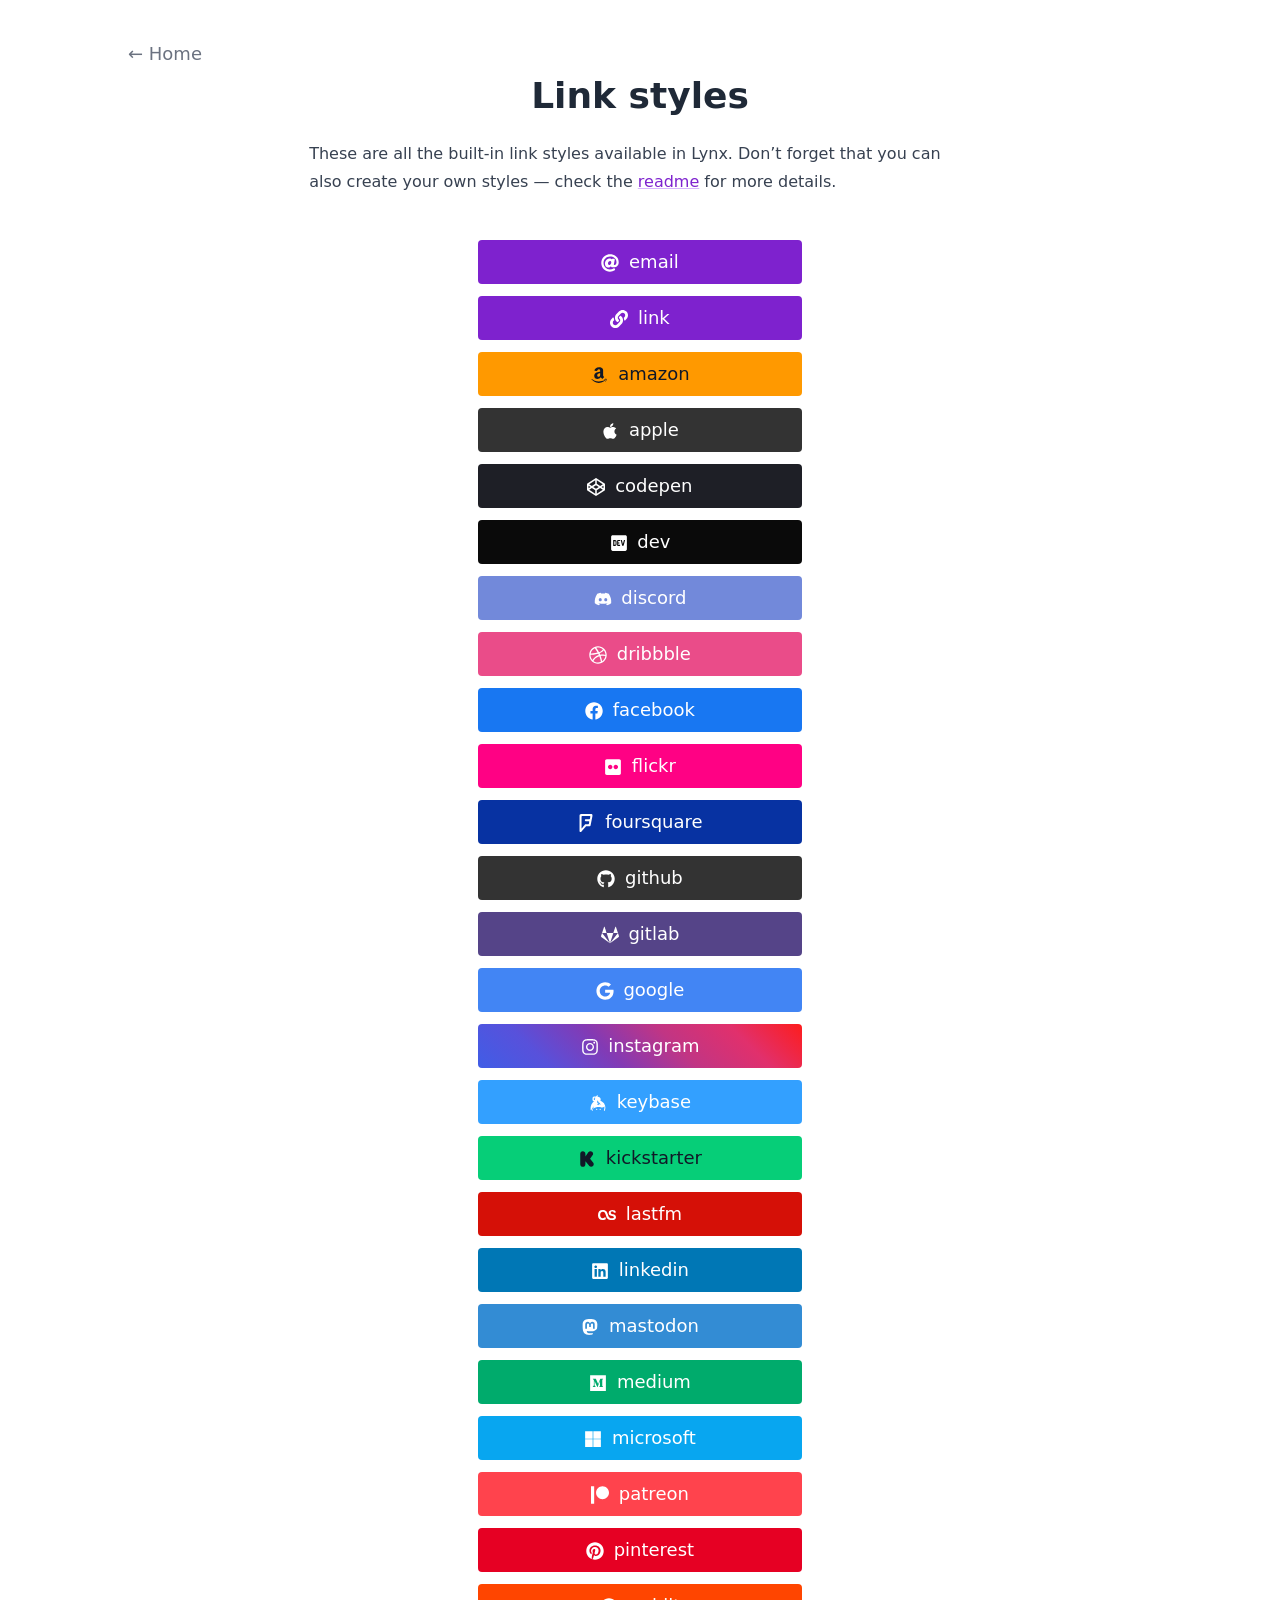
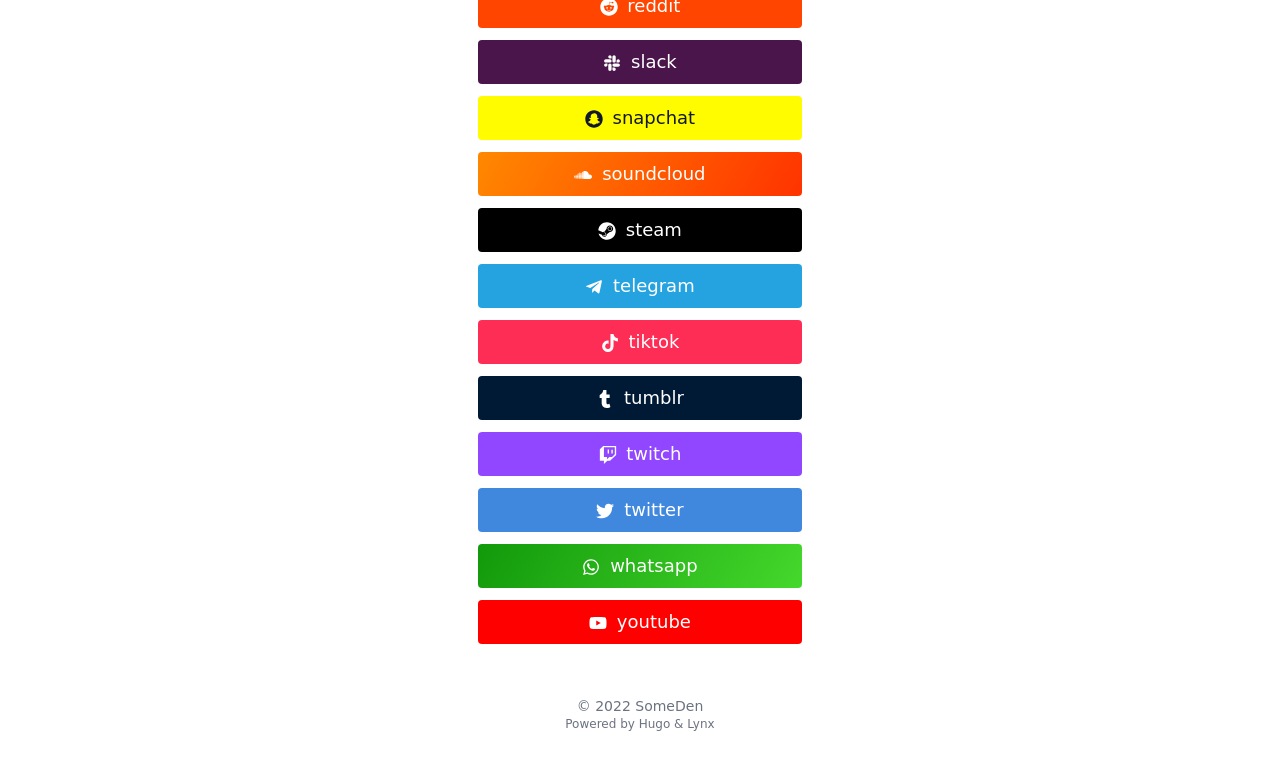
==== styles/index.html @ 5e2b696b "update" ====
<!DOCTYPE html>
<html lang="en"><head>
  <meta charset="utf-8" />
  
  <meta name="viewport" content="width=device-width, initial-scale=1.0" />
  <meta http-equiv="X-UA-Compatible" content="ie=edge" />
  
  <title>Link styles &middot; そむでんポータル</title>
    <meta name="title" content="Link styles &middot; そむでんポータル" />
  
  <meta name="description" content="" />
  
  
  
  <link rel="canonical" href="https://someden.net/styles/" />
  
  
  
  
  
  
    
  
  
  <link
    type="text/css"
    rel="stylesheet"
    href="/css/main.bundle.min.e1b2ca140dff9c2460dcc70687567cdcdd257bd75f4d5760fb56a2e38b08fd2cbbd1a0a0da3be01f25ee10e62e0bbdfd3d20d3099c1bad1e24766a9400a176af.css"
    integrity="sha512-4bLKFA3/nCRg3McGh1Z83N0le9dfTVdg&#43;1ai44sI/Sy70aCg2jvgHyXuEOYuC739PSDTCZwbrR4kdmqUAKF2rw=="
  />
  
  
    <link rel="apple-touch-icon" sizes="180x180" href="/apple-touch-icon.png" />
    <link rel="icon" type="image/png" sizes="32x32" href="/favicon-32x32.png" />
    <link rel="icon" type="image/png" sizes="16x16" href="/favicon-16x16.png" />
    <link rel="manifest" href="/site.webmanifest" />
  
  
  
  
  
  
  
  <meta property="og:title" content="Link styles" />
<meta property="og:description" content="These are all the built-in link styles available in Lynx. Don&rsquo;t forget that you can also create your own styles &mdash; check the readme for more details. emaillinkamazonapplecodependevdiscorddribbblefacebookflickrfoursquaregithubgitlabgoogleinstagramkeybasekickstarterlastfmlinkedinmastodonmediummicrosoftpatreonpinterestredditslacksnapchatsoundcloudsteamtelegramtiktoktumblrtwitchtwitterwhatsappyoutube" />
<meta property="og:type" content="article" />
<meta property="og:url" content="https://someden.net/styles/" /><meta property="article:section" content="" />




  <meta name="twitter:card" content="summary"/>
<meta name="twitter:title" content="Link styles"/>
<meta name="twitter:description" content="These are all the built-in link styles available in Lynx. Don&rsquo;t forget that you can also create your own styles &mdash; check the readme for more details. emaillinkamazonapplecodependevdiscorddribbblefacebookflickrfoursquaregithubgitlabgoogleinstagramkeybasekickstarterlastfmlinkedinmastodonmediummicrosoftpatreonpinterestredditslacksnapchatsoundcloudsteamtelegramtiktoktumblrtwitchtwitterwhatsappyoutube"/>

  
  
    <meta name="generator" content="Hugo 0.105.0">
  
  
  <meta name="author" content="SomeDen" />
  
    
      <link href="#ZgotmplZ" rel="me" />
    
      <link href="https://twitter.com/SomeDen_JOTX" rel="me" />
    
      <link href="https://github.com/SomeDena786" rel="me" />
    
      <link href="#ZgotmplZ" rel="me" />
    
      <link href="https://steamcommunity.com/profiles/76561198400848263" rel="me" />
    
      <link href="https://www.youtube.com/channel/UC3XSgAMSK6L0suJ59h6_RxQ" rel="me" />
    
  
  
  
  
  


  
  
</head>
<body
    class="flex flex-col h-screen px-6 m-auto text-lg leading-7 bg-neutral max-w-7xl text-neutral-900 dark:bg-neutral-800 dark:text-white sm:px-14 md:px-24 lg:px-32"
  >
    <main class="flex-grow">
  <article class="flex flex-col items-center justify-center mt-10">
    <nav class="place-self-start">
      <a href="/" class="text-neutral-500">&larr; Home</a>
    </nav>
    <header>
      <h1 class="mt-2 mb-6 text-4xl font-extrabold text-center text-neutral-800 dark:text-white">
        Link styles
      </h1>
    </header>
    <section class="prose dark:prose-invert">
      <p>These are all the built-in link styles available in Lynx. Don&rsquo;t forget that you can also create your own styles &mdash; check the <a href="https://github.com/jpanther/lynx/blob/stable/README.md">readme</a> for more details.
<br><br></p>
</section>
<section class="flex flex-col flex-wrap min-w-full mt-4 sm:min-w-0">
<a
  class="link link-email sm:px-24 min-w-full py-2 mb-3 text-lg rounded text-center"
  href="#"
  onclick="navigator.clipboard.writeText(&#34;email&#34;)"
>
  <span class="mr-1">

  <span class="relative inline-block align-text-bottom icon">
    <svg aria-hidden="true" focusable="false" data-prefix="fas" data-icon="at" class="svg-inline--fa fa-at fa-w-16" role="img" xmlns="http://www.w3.org/2000/svg" viewBox="0 0 512 512"><path fill="currentColor" d="M256 8C118.941 8 8 118.919 8 256c0 137.059 110.919 248 248 248 48.154 0 95.342-14.14 135.408-40.223 12.005-7.815 14.625-24.288 5.552-35.372l-10.177-12.433c-7.671-9.371-21.179-11.667-31.373-5.129C325.92 429.757 291.314 440 256 440c-101.458 0-184-82.542-184-184S154.542 72 256 72c100.139 0 184 57.619 184 160 0 38.786-21.093 79.742-58.17 83.693-17.349-.454-16.91-12.857-13.476-30.024l23.433-121.11C394.653 149.75 383.308 136 368.225 136h-44.981a13.518 13.518 0 0 0-13.432 11.993l-.01.092c-14.697-17.901-40.448-21.775-59.971-21.775-74.58 0-137.831 62.234-137.831 151.46 0 65.303 36.785 105.87 96 105.87 26.984 0 57.369-15.637 74.991-38.333 9.522 34.104 40.613 34.103 70.71 34.103C462.609 379.41 504 307.798 504 232 504 95.653 394.023 8 256 8zm-21.68 304.43c-22.249 0-36.07-15.623-36.07-40.771 0-44.993 30.779-72.729 58.63-72.729 22.292 0 35.601 15.241 35.601 40.77 0 45.061-33.875 72.73-58.161 72.73z"></path></svg>
  </span>

</span>
  email
</a>

<a
  class="link link-link sm:px-24 min-w-full py-2 mb-3 text-lg rounded text-center"
  href="#"
  onclick="navigator.clipboard.writeText(&#34;link&#34;)"
>
  <span class="mr-1">

  <span class="relative inline-block align-text-bottom icon">
    <svg aria-hidden="true" focusable="false" data-prefix="fas" data-icon="link" class="svg-inline--fa fa-link fa-w-16" role="img" xmlns="http://www.w3.org/2000/svg" viewBox="0 0 512 512"><path fill="currentColor" d="M326.612 185.391c59.747 59.809 58.927 155.698.36 214.59-.11.12-.24.25-.36.37l-67.2 67.2c-59.27 59.27-155.699 59.262-214.96 0-59.27-59.26-59.27-155.7 0-214.96l37.106-37.106c9.84-9.84 26.786-3.3 27.294 10.606.648 17.722 3.826 35.527 9.69 52.721 1.986 5.822.567 12.262-3.783 16.612l-13.087 13.087c-28.026 28.026-28.905 73.66-1.155 101.96 28.024 28.579 74.086 28.749 102.325.51l67.2-67.19c28.191-28.191 28.073-73.757 0-101.83-3.701-3.694-7.429-6.564-10.341-8.569a16.037 16.037 0 0 1-6.947-12.606c-.396-10.567 3.348-21.456 11.698-29.806l21.054-21.055c5.521-5.521 14.182-6.199 20.584-1.731a152.482 152.482 0 0 1 20.522 17.197zM467.547 44.449c-59.261-59.262-155.69-59.27-214.96 0l-67.2 67.2c-.12.12-.25.25-.36.37-58.566 58.892-59.387 154.781.36 214.59a152.454 152.454 0 0 0 20.521 17.196c6.402 4.468 15.064 3.789 20.584-1.731l21.054-21.055c8.35-8.35 12.094-19.239 11.698-29.806a16.037 16.037 0 0 0-6.947-12.606c-2.912-2.005-6.64-4.875-10.341-8.569-28.073-28.073-28.191-73.639 0-101.83l67.2-67.19c28.239-28.239 74.3-28.069 102.325.51 27.75 28.3 26.872 73.934-1.155 101.96l-13.087 13.087c-4.35 4.35-5.769 10.79-3.783 16.612 5.864 17.194 9.042 34.999 9.69 52.721.509 13.906 17.454 20.446 27.294 10.606l37.106-37.106c59.271-59.259 59.271-155.699.001-214.959z"></path></svg>
  </span>

</span>
  link
</a>

<a
  class="link link-amazon sm:px-24 min-w-full py-2 mb-3 text-lg rounded text-center"
  href="#"
  onclick="navigator.clipboard.writeText(&#34;amazon&#34;)"
>
  <span class="mr-1">

  <span class="relative inline-block align-text-bottom icon">
    <svg aria-hidden="true" focusable="false" data-prefix="fab" data-icon="amazon" class="svg-inline--fa fa-amazon fa-w-14" role="img" xmlns="http://www.w3.org/2000/svg" viewBox="0 0 448 512"><path fill="currentColor" d="M257.2 162.7c-48.7 1.8-169.5 15.5-169.5 117.5 0 109.5 138.3 114 183.5 43.2 6.5 10.2 35.4 37.5 45.3 46.8l56.8-56S341 288.9 341 261.4V114.3C341 89 316.5 32 228.7 32 140.7 32 94 87 94 136.3l73.5 6.8c16.3-49.5 54.2-49.5 54.2-49.5 40.7-.1 35.5 29.8 35.5 69.1zm0 86.8c0 80-84.2 68-84.2 17.2 0-47.2 50.5-56.7 84.2-57.8v40.6zm136 163.5c-7.7 10-70 67-174.5 67S34.2 408.5 9.7 379c-6.8-7.7 1-11.3 5.5-8.3C88.5 415.2 203 488.5 387.7 401c7.5-3.7 13.3 2 5.5 12zm39.8 2.2c-6.5 15.8-16 26.8-21.2 31-5.5 4.5-9.5 2.7-6.5-3.8s19.3-46.5 12.7-55c-6.5-8.3-37-4.3-48-3.2-10.8 1-13 2-14-.3-2.3-5.7 21.7-15.5 37.5-17.5 15.7-1.8 41-.8 46 5.7 3.7 5.1 0 27.1-6.5 43.1z"></path></svg>
  </span>

</span>
  amazon
</a>

<a
  class="link link-apple sm:px-24 min-w-full py-2 mb-3 text-lg rounded text-center"
  href="#"
  onclick="navigator.clipboard.writeText(&#34;apple&#34;)"
>
  <span class="mr-1">

  <span class="relative inline-block align-text-bottom icon">
    <svg aria-hidden="true" focusable="false" data-prefix="fab" data-icon="apple" class="svg-inline--fa fa-apple fa-w-12" role="img" xmlns="http://www.w3.org/2000/svg" viewBox="0 0 384 512"><path fill="currentColor" d="M318.7 268.7c-.2-36.7 16.4-64.4 50-84.8-18.8-26.9-47.2-41.7-84.7-44.6-35.5-2.8-74.3 20.7-88.5 20.7-15 0-49.4-19.7-76.4-19.7C63.3 141.2 4 184.8 4 273.5q0 39.3 14.4 81.2c12.8 36.7 59 126.7 107.2 125.2 25.2-.6 43-17.9 75.8-17.9 31.8 0 48.3 17.9 76.4 17.9 48.6-.7 90.4-82.5 102.6-119.3-65.2-30.7-61.7-90-61.7-91.9zm-56.6-164.2c27.3-32.4 24.8-61.9 24-72.5-24.1 1.4-52 16.4-67.9 34.9-17.5 19.8-27.8 44.3-25.6 71.9 26.1 2 49.9-11.4 69.5-34.3z"></path></svg>
  </span>

</span>
  apple
</a>

<a
  class="link link-codepen sm:px-24 min-w-full py-2 mb-3 text-lg rounded text-center"
  href="#"
  onclick="navigator.clipboard.writeText(&#34;codepen&#34;)"
>
  <span class="mr-1">

  <span class="relative inline-block align-text-bottom icon">
    <svg aria-hidden="true" focusable="false" data-prefix="fab" data-icon="codepen" class="svg-inline--fa fa-codepen fa-w-16" role="img" xmlns="http://www.w3.org/2000/svg" viewBox="0 0 512 512"><path fill="currentColor" d="M502.285 159.704l-234-156c-7.987-4.915-16.511-4.96-24.571 0l-234 156C3.714 163.703 0 170.847 0 177.989v155.999c0 7.143 3.714 14.286 9.715 18.286l234 156.022c7.987 4.915 16.511 4.96 24.571 0l234-156.022c6-3.999 9.715-11.143 9.715-18.286V177.989c-.001-7.142-3.715-14.286-9.716-18.285zM278 63.131l172.286 114.858-76.857 51.429L278 165.703V63.131zm-44 0v102.572l-95.429 63.715-76.857-51.429L234 63.131zM44 219.132l55.143 36.857L44 292.846v-73.714zm190 229.715L61.714 333.989l76.857-51.429L234 346.275v102.572zm22-140.858l-77.715-52 77.715-52 77.715 52-77.715 52zm22 140.858V346.275l95.429-63.715 76.857 51.429L278 448.847zm190-156.001l-55.143-36.857L468 219.132v73.714z"></path></svg>
  </span>

</span>
  codepen
</a>

<a
  class="link link-dev sm:px-24 min-w-full py-2 mb-3 text-lg rounded text-center"
  href="#"
  onclick="navigator.clipboard.writeText(&#34;dev&#34;)"
>
  <span class="mr-1">

  <span class="relative inline-block align-text-bottom icon">
    <svg aria-hidden="true" focusable="false" data-prefix="fab" data-icon="dev" class="svg-inline--fa fa-dev fa-w-14" role="img" xmlns="http://www.w3.org/2000/svg" viewBox="0 0 448 512"><path fill="currentColor" d="M120.12 208.29c-3.88-2.9-7.77-4.35-11.65-4.35H91.03v104.47h17.45c3.88 0 7.77-1.45 11.65-4.35 3.88-2.9 5.82-7.25 5.82-13.06v-69.65c-.01-5.8-1.96-10.16-5.83-13.06zM404.1 32H43.9C19.7 32 .06 51.59 0 75.8v360.4C.06 460.41 19.7 480 43.9 480h360.2c24.21 0 43.84-19.59 43.9-43.8V75.8c-.06-24.21-19.7-43.8-43.9-43.8zM154.2 291.19c0 18.81-11.61 47.31-48.36 47.25h-46.4V172.98h47.38c35.44 0 47.36 28.46 47.37 47.28l.01 70.93zm100.68-88.66H201.6v38.42h32.57v29.57H201.6v38.41h53.29v29.57h-62.18c-11.16.29-20.44-8.53-20.72-19.69V193.7c-.27-11.15 8.56-20.41 19.71-20.69h63.19l-.01 29.52zm103.64 115.29c-13.2 30.75-36.85 24.63-47.44 0l-38.53-144.8h32.57l29.71 113.72 29.57-113.72h32.58l-38.46 144.8z"></path></svg>
  </span>

</span>
  dev
</a>

<a
  class="link link-discord sm:px-24 min-w-full py-2 mb-3 text-lg rounded text-center"
  href="#"
  onclick="navigator.clipboard.writeText(&#34;discord&#34;)"
>
  <span class="mr-1">

  <span class="relative inline-block align-text-bottom icon">
    <svg aria-hidden="true" focusable="false" data-prefix="fab" data-icon="discord" class="svg-inline--fa fa-discord fa-w-20" role="img" xmlns="http://www.w3.org/2000/svg" viewBox="0 0 640 512"><path fill="currentColor" d="M524.531,69.836a1.5,1.5,0,0,0-.764-.7A485.065,485.065,0,0,0,404.081,32.03a1.816,1.816,0,0,0-1.923.91,337.461,337.461,0,0,0-14.9,30.6,447.848,447.848,0,0,0-134.426,0,309.541,309.541,0,0,0-15.135-30.6,1.89,1.89,0,0,0-1.924-.91A483.689,483.689,0,0,0,116.085,69.137a1.712,1.712,0,0,0-.788.676C39.068,183.651,18.186,294.69,28.43,404.354a2.016,2.016,0,0,0,.765,1.375A487.666,487.666,0,0,0,176.02,479.918a1.9,1.9,0,0,0,2.063-.676A348.2,348.2,0,0,0,208.12,430.4a1.86,1.86,0,0,0-1.019-2.588,321.173,321.173,0,0,1-45.868-21.853,1.885,1.885,0,0,1-.185-3.126c3.082-2.309,6.166-4.711,9.109-7.137a1.819,1.819,0,0,1,1.9-.256c96.229,43.917,200.41,43.917,295.5,0a1.812,1.812,0,0,1,1.924.233c2.944,2.426,6.027,4.851,9.132,7.16a1.884,1.884,0,0,1-.162,3.126,301.407,301.407,0,0,1-45.89,21.83,1.875,1.875,0,0,0-1,2.611,391.055,391.055,0,0,0,30.014,48.815,1.864,1.864,0,0,0,2.063.7A486.048,486.048,0,0,0,610.7,405.729a1.882,1.882,0,0,0,.765-1.352C623.729,277.594,590.933,167.465,524.531,69.836ZM222.491,337.58c-28.972,0-52.844-26.587-52.844-59.239S193.056,219.1,222.491,219.1c29.665,0,53.306,26.82,52.843,59.239C275.334,310.993,251.924,337.58,222.491,337.58Zm195.38,0c-28.971,0-52.843-26.587-52.843-59.239S388.437,219.1,417.871,219.1c29.667,0,53.307,26.82,52.844,59.239C470.715,310.993,447.538,337.58,417.871,337.58Z"></path></svg>
  </span>

</span>
  discord
</a>

<a
  class="link link-dribbble sm:px-24 min-w-full py-2 mb-3 text-lg rounded text-center"
  href="#"
  onclick="navigator.clipboard.writeText(&#34;dribbble&#34;)"
>
  <span class="mr-1">

  <span class="relative inline-block align-text-bottom icon">
    <svg aria-hidden="true" focusable="false" data-prefix="fab" data-icon="dribbble" class="svg-inline--fa fa-dribbble fa-w-16" role="img" xmlns="http://www.w3.org/2000/svg" viewBox="0 0 512 512"><path fill="currentColor" d="M256 8C119.252 8 8 119.252 8 256s111.252 248 248 248 248-111.252 248-248S392.748 8 256 8zm163.97 114.366c29.503 36.046 47.369 81.957 47.835 131.955-6.984-1.477-77.018-15.682-147.502-6.818-5.752-14.041-11.181-26.393-18.617-41.614 78.321-31.977 113.818-77.482 118.284-83.523zM396.421 97.87c-3.81 5.427-35.697 48.286-111.021 76.519-34.712-63.776-73.185-116.168-79.04-124.008 67.176-16.193 137.966 1.27 190.061 47.489zm-230.48-33.25c5.585 7.659 43.438 60.116 78.537 122.509-99.087 26.313-186.36 25.934-195.834 25.809C62.38 147.205 106.678 92.573 165.941 64.62zM44.17 256.323c0-2.166.043-4.322.108-6.473 9.268.19 111.92 1.513 217.706-30.146 6.064 11.868 11.857 23.915 17.174 35.949-76.599 21.575-146.194 83.527-180.531 142.306C64.794 360.405 44.17 310.73 44.17 256.323zm81.807 167.113c22.127-45.233 82.178-103.622 167.579-132.756 29.74 77.283 42.039 142.053 45.189 160.638-68.112 29.013-150.015 21.053-212.768-27.882zm248.38 8.489c-2.171-12.886-13.446-74.897-41.152-151.033 66.38-10.626 124.7 6.768 131.947 9.055-9.442 58.941-43.273 109.844-90.795 141.978z"></path></svg>
  </span>

</span>
  dribbble
</a>

<a
  class="link link-facebook sm:px-24 min-w-full py-2 mb-3 text-lg rounded text-center"
  href="#"
  onclick="navigator.clipboard.writeText(&#34;facebook&#34;)"
>
  <span class="mr-1">

  <span class="relative inline-block align-text-bottom icon">
    <svg aria-hidden="true" focusable="false" data-prefix="fab" data-icon="facebook" class="svg-inline--fa fa-facebook fa-w-16" role="img" xmlns="http://www.w3.org/2000/svg" viewBox="0 0 512 512"><path fill="currentColor" d="M504 256C504 119 393 8 256 8S8 119 8 256c0 123.78 90.69 226.38 209.25 245V327.69h-63V256h63v-54.64c0-62.15 37-96.48 93.67-96.48 27.14 0 55.52 4.84 55.52 4.84v61h-31.28c-30.8 0-40.41 19.12-40.41 38.73V256h68.78l-11 71.69h-57.78V501C413.31 482.38 504 379.78 504 256z"></path></svg>
  </span>

</span>
  facebook
</a>

<a
  class="link link-flickr sm:px-24 min-w-full py-2 mb-3 text-lg rounded text-center"
  href="#"
  onclick="navigator.clipboard.writeText(&#34;flickr&#34;)"
>
  <span class="mr-1">

  <span class="relative inline-block align-text-bottom icon">
    <svg aria-hidden="true" focusable="false" data-prefix="fab" data-icon="flickr" class="svg-inline--fa fa-flickr fa-w-14" role="img" xmlns="http://www.w3.org/2000/svg" viewBox="0 0 448 512"><path fill="currentColor" d="M400 32H48C21.5 32 0 53.5 0 80v352c0 26.5 21.5 48 48 48h352c26.5 0 48-21.5 48-48V80c0-26.5-21.5-48-48-48zM144.5 319c-35.1 0-63.5-28.4-63.5-63.5s28.4-63.5 63.5-63.5 63.5 28.4 63.5 63.5-28.4 63.5-63.5 63.5zm159 0c-35.1 0-63.5-28.4-63.5-63.5s28.4-63.5 63.5-63.5 63.5 28.4 63.5 63.5-28.4 63.5-63.5 63.5z"></path></svg>
  </span>

</span>
  flickr
</a>

<a
  class="link link-foursquare sm:px-24 min-w-full py-2 mb-3 text-lg rounded text-center"
  href="#"
  onclick="navigator.clipboard.writeText(&#34;foursquare&#34;)"
>
  <span class="mr-1">

  <span class="relative inline-block align-text-bottom icon">
    <svg aria-hidden="true" focusable="false" data-prefix="fab" data-icon="foursquare" class="svg-inline--fa fa-foursquare fa-w-12" role="img" xmlns="http://www.w3.org/2000/svg" viewBox="0 0 368 512"><path fill="currentColor" d="M323.1 3H49.9C12.4 3 0 31.3 0 49.1v433.8c0 20.3 12.1 27.7 18.2 30.1 6.2 2.5 22.8 4.6 32.9-7.1C180 356.5 182.2 354 182.2 354c3.1-3.4 3.4-3.1 6.8-3.1h83.4c35.1 0 40.6-25.2 44.3-39.7l48.6-243C373.8 25.8 363.1 3 323.1 3zm-16.3 73.8l-11.4 59.7c-1.2 6.5-9.5 13.2-16.9 13.2H172.1c-12 0-20.6 8.3-20.6 20.3v13c0 12 8.6 20.6 20.6 20.6h90.4c8.3 0 16.6 9.2 14.8 18.2-1.8 8.9-10.5 53.8-11.4 58.8-.9 4.9-6.8 13.5-16.9 13.5h-73.5c-13.5 0-17.2 1.8-26.5 12.6 0 0-8.9 11.4-89.5 108.3-.9.9-1.8.6-1.8-.3V75.9c0-7.7 6.8-16.6 16.6-16.6h219c8.2 0 15.6 7.7 13.5 17.5z"></path></svg>
  </span>

</span>
  foursquare
</a>

<a
  class="link link-github sm:px-24 min-w-full py-2 mb-3 text-lg rounded text-center"
  href="#"
  onclick="navigator.clipboard.writeText(&#34;github&#34;)"
>
  <span class="mr-1">

  <span class="relative inline-block align-text-bottom icon">
    <svg aria-hidden="true" focusable="false" data-prefix="fab" data-icon="github" class="svg-inline--fa fa-github fa-w-16" role="img" xmlns="http://www.w3.org/2000/svg" viewBox="0 0 496 512"><path fill="currentColor" d="M165.9 397.4c0 2-2.3 3.6-5.2 3.6-3.3.3-5.6-1.3-5.6-3.6 0-2 2.3-3.6 5.2-3.6 3-.3 5.6 1.3 5.6 3.6zm-31.1-4.5c-.7 2 1.3 4.3 4.3 4.9 2.6 1 5.6 0 6.2-2s-1.3-4.3-4.3-5.2c-2.6-.7-5.5.3-6.2 2.3zm44.2-1.7c-2.9.7-4.9 2.6-4.6 4.9.3 2 2.9 3.3 5.9 2.6 2.9-.7 4.9-2.6 4.6-4.6-.3-1.9-3-3.2-5.9-2.9zM244.8 8C106.1 8 0 113.3 0 252c0 110.9 69.8 205.8 169.5 239.2 12.8 2.3 17.3-5.6 17.3-12.1 0-6.2-.3-40.4-.3-61.4 0 0-70 15-84.7-29.8 0 0-11.4-29.1-27.8-36.6 0 0-22.9-15.7 1.6-15.4 0 0 24.9 2 38.6 25.8 21.9 38.6 58.6 27.5 72.9 20.9 2.3-16 8.8-27.1 16-33.7-55.9-6.2-112.3-14.3-112.3-110.5 0-27.5 7.6-41.3 23.6-58.9-2.6-6.5-11.1-33.3 2.6-67.9 20.9-6.5 69 27 69 27 20-5.6 41.5-8.5 62.8-8.5s42.8 2.9 62.8 8.5c0 0 48.1-33.6 69-27 13.7 34.7 5.2 61.4 2.6 67.9 16 17.7 25.8 31.5 25.8 58.9 0 96.5-58.9 104.2-114.8 110.5 9.2 7.9 17 22.9 17 46.4 0 33.7-.3 75.4-.3 83.6 0 6.5 4.6 14.4 17.3 12.1C428.2 457.8 496 362.9 496 252 496 113.3 383.5 8 244.8 8zM97.2 352.9c-1.3 1-1 3.3.7 5.2 1.6 1.6 3.9 2.3 5.2 1 1.3-1 1-3.3-.7-5.2-1.6-1.6-3.9-2.3-5.2-1zm-10.8-8.1c-.7 1.3.3 2.9 2.3 3.9 1.6 1 3.6.7 4.3-.7.7-1.3-.3-2.9-2.3-3.9-2-.6-3.6-.3-4.3.7zm32.4 35.6c-1.6 1.3-1 4.3 1.3 6.2 2.3 2.3 5.2 2.6 6.5 1 1.3-1.3.7-4.3-1.3-6.2-2.2-2.3-5.2-2.6-6.5-1zm-11.4-14.7c-1.6 1-1.6 3.6 0 5.9 1.6 2.3 4.3 3.3 5.6 2.3 1.6-1.3 1.6-3.9 0-6.2-1.4-2.3-4-3.3-5.6-2z"></path></svg>
  </span>

</span>
  github
</a>

<a
  class="link link-gitlab sm:px-24 min-w-full py-2 mb-3 text-lg rounded text-center"
  href="#"
  onclick="navigator.clipboard.writeText(&#34;gitlab&#34;)"
>
  <span class="mr-1">

  <span class="relative inline-block align-text-bottom icon">
    <svg aria-hidden="true" focusable="false" data-prefix="fab" data-icon="gitlab" class="svg-inline--fa fa-gitlab fa-w-16" role="img" xmlns="http://www.w3.org/2000/svg" viewBox="0 0 512 512"><path fill="currentColor" d="M105.2 24.9c-3.1-8.9-15.7-8.9-18.9 0L29.8 199.7h132c-.1 0-56.6-174.8-56.6-174.8zM.9 287.7c-2.6 8 .3 16.9 7.1 22l247.9 184-226.2-294zm160.8-88l94.3 294 94.3-294zm349.4 88l-28.8-88-226.3 294 247.9-184c6.9-5.1 9.7-14 7.2-22zM425.7 24.9c-3.1-8.9-15.7-8.9-18.9 0l-56.6 174.8h132z"></path></svg>
  </span>

</span>
  gitlab
</a>

<a
  class="link link-google sm:px-24 min-w-full py-2 mb-3 text-lg rounded text-center"
  href="#"
  onclick="navigator.clipboard.writeText(&#34;google&#34;)"
>
  <span class="mr-1">

  <span class="relative inline-block align-text-bottom icon">
    <svg aria-hidden="true" focusable="false" data-prefix="fab" data-icon="google" class="svg-inline--fa fa-google fa-w-16" role="img" xmlns="http://www.w3.org/2000/svg" viewBox="0 0 488 512"><path fill="currentColor" d="M488 261.8C488 403.3 391.1 504 248 504 110.8 504 0 393.2 0 256S110.8 8 248 8c66.8 0 123 24.5 166.3 64.9l-67.5 64.9C258.5 52.6 94.3 116.6 94.3 256c0 86.5 69.1 156.6 153.7 156.6 98.2 0 135-70.4 140.8-106.9H248v-85.3h236.1c2.3 12.7 3.9 24.9 3.9 41.4z"></path></svg>
  </span>

</span>
  google
</a>

<a
  class="link link-instagram sm:px-24 min-w-full py-2 mb-3 text-lg rounded text-center"
  href="#"
  onclick="navigator.clipboard.writeText(&#34;instagram&#34;)"
>
  <span class="mr-1">

  <span class="relative inline-block align-text-bottom icon">
    <svg aria-hidden="true" focusable="false" data-prefix="fab" data-icon="instagram" class="svg-inline--fa fa-instagram fa-w-14" role="img" xmlns="http://www.w3.org/2000/svg" viewBox="0 0 448 512"><path fill="currentColor" d="M224.1 141c-63.6 0-114.9 51.3-114.9 114.9s51.3 114.9 114.9 114.9S339 319.5 339 255.9 287.7 141 224.1 141zm0 189.6c-41.1 0-74.7-33.5-74.7-74.7s33.5-74.7 74.7-74.7 74.7 33.5 74.7 74.7-33.6 74.7-74.7 74.7zm146.4-194.3c0 14.9-12 26.8-26.8 26.8-14.9 0-26.8-12-26.8-26.8s12-26.8 26.8-26.8 26.8 12 26.8 26.8zm76.1 27.2c-1.7-35.9-9.9-67.7-36.2-93.9-26.2-26.2-58-34.4-93.9-36.2-37-2.1-147.9-2.1-184.9 0-35.8 1.7-67.6 9.9-93.9 36.1s-34.4 58-36.2 93.9c-2.1 37-2.1 147.9 0 184.9 1.7 35.9 9.9 67.7 36.2 93.9s58 34.4 93.9 36.2c37 2.1 147.9 2.1 184.9 0 35.9-1.7 67.7-9.9 93.9-36.2 26.2-26.2 34.4-58 36.2-93.9 2.1-37 2.1-147.8 0-184.8zM398.8 388c-7.8 19.6-22.9 34.7-42.6 42.6-29.5 11.7-99.5 9-132.1 9s-102.7 2.6-132.1-9c-19.6-7.8-34.7-22.9-42.6-42.6-11.7-29.5-9-99.5-9-132.1s-2.6-102.7 9-132.1c7.8-19.6 22.9-34.7 42.6-42.6 29.5-11.7 99.5-9 132.1-9s102.7-2.6 132.1 9c19.6 7.8 34.7 22.9 42.6 42.6 11.7 29.5 9 99.5 9 132.1s2.7 102.7-9 132.1z"></path></svg>
  </span>

</span>
  instagram
</a>

<a
  class="link link-keybase sm:px-24 min-w-full py-2 mb-3 text-lg rounded text-center"
  href="#"
  onclick="navigator.clipboard.writeText(&#34;keybase&#34;)"
>
  <span class="mr-1">

  <span class="relative inline-block align-text-bottom icon">
    <svg aria-hidden="true" focusable="false" data-prefix="fab" data-icon="keybase" class="svg-inline--fa fa-keybase fa-w-14" role="img" xmlns="http://www.w3.org/2000/svg" viewBox="0 0 448 512"><path fill="currentColor" d="M286.17 419a18 18 0 1 0 18 18 18 18 0 0 0-18-18zm111.92-147.6c-9.5-14.62-39.37-52.45-87.26-73.71q-9.1-4.06-18.38-7.27a78.43 78.43 0 0 0-47.88-104.13c-12.41-4.1-23.33-6-32.41-5.77-.6-2-1.89-11 9.4-35L198.66 32l-5.48 7.56c-8.69 12.06-16.92 23.55-24.34 34.89a51 51 0 0 0-8.29-1.25c-41.53-2.45-39-2.33-41.06-2.33-50.61 0-50.75 52.12-50.75 45.88l-2.36 36.68c-1.61 27 19.75 50.21 47.63 51.85l8.93.54a214 214 0 0 0-46.29 35.54C14 304.66 14 374 14 429.77v33.64l23.32-29.8a148.6 148.6 0 0 0 14.56 37.56c5.78 10.13 14.87 9.45 19.64 7.33 4.21-1.87 10-6.92 3.75-20.11a178.29 178.29 0 0 1-15.76-53.13l46.82-59.83-24.66 74.11c58.23-42.4 157.38-61.76 236.25-38.59 34.2 10.05 67.45.69 84.74-23.84.72-1 1.2-2.16 1.85-3.22a156.09 156.09 0 0 1 2.8 28.43c0 23.3-3.69 52.93-14.88 81.64-2.52 6.46 1.76 14.5 8.6 15.74 7.42 1.57 15.33-3.1 18.37-11.15C429 443 434 414 434 382.32c0-38.58-13-77.46-35.91-110.92zM142.37 128.58l-15.7-.93-1.39 21.79 13.13.78a93 93 0 0 0 .32 19.57l-22.38-1.34a12.28 12.28 0 0 1-11.76-12.79L107 119c1-12.17 13.87-11.27 13.26-11.32l29.11 1.73a144.35 144.35 0 0 0-7 19.17zm148.42 172.18a10.51 10.51 0 0 1-14.35-1.39l-9.68-11.49-34.42 27a8.09 8.09 0 0 1-11.13-1.08l-15.78-18.64a7.38 7.38 0 0 1 1.34-10.34l34.57-27.18-14.14-16.74-17.09 13.45a7.75 7.75 0 0 1-10.59-1s-3.72-4.42-3.8-4.53a7.38 7.38 0 0 1 1.37-10.34L214 225.19s-18.51-22-18.6-22.14a9.56 9.56 0 0 1 1.74-13.42 10.38 10.38 0 0 1 14.3 1.37l81.09 96.32a9.58 9.58 0 0 1-1.74 13.44zM187.44 419a18 18 0 1 0 18 18 18 18 0 0 0-18-18z"></path></svg>
  </span>

</span>
  keybase
</a>

<a
  class="link link-kickstarter sm:px-24 min-w-full py-2 mb-3 text-lg rounded text-center"
  href="#"
  onclick="navigator.clipboard.writeText(&#34;kickstarter&#34;)"
>
  <span class="mr-1">

  <span class="relative inline-block align-text-bottom icon">
    <svg aria-hidden="true" focusable="false" data-prefix="fab" data-icon="kickstarter-k" class="svg-inline--fa fa-kickstarter-k fa-w-12" role="img" xmlns="http://www.w3.org/2000/svg" viewBox="0 0 384 512"><path fill="currentColor" d="M147.3 114.4c0-56.2-32.5-82.4-73.4-82.4C26.2 32 0 68.2 0 113.4v283c0 47.3 25.3 83.4 74.9 83.4 39.8 0 72.4-25.6 72.4-83.4v-76.5l112.1 138.3c22.7 27.2 72.1 30.7 103.2 0 27-27.6 27.3-67.4 7.4-92.2l-90.8-114.8 74.9-107.4c17.4-24.7 17.5-63.1-10.4-89.8-30.3-29-82.4-31.6-113.6 12.8L147.3 185v-70.6z"></path></svg>
  </span>

</span>
  kickstarter
</a>

<a
  class="link link-lastfm sm:px-24 min-w-full py-2 mb-3 text-lg rounded text-center"
  href="#"
  onclick="navigator.clipboard.writeText(&#34;lastfm&#34;)"
>
  <span class="mr-1">

  <span class="relative inline-block align-text-bottom icon">
    <svg aria-hidden="true" focusable="false" data-prefix="fab" data-icon="lastfm" class="svg-inline--fa fa-lastfm fa-w-16" role="img" xmlns="http://www.w3.org/2000/svg" viewBox="0 0 512 512"><path fill="currentColor" d="M225.8 367.1l-18.8-51s-30.5 34-76.2 34c-40.5 0-69.2-35.2-69.2-91.5 0-72.1 36.4-97.9 72.1-97.9 66.5 0 74.8 53.3 100.9 134.9 18.8 56.9 54 102.6 155.4 102.6 72.7 0 122-22.3 122-80.9 0-72.9-62.7-80.6-115-92.1-25.8-5.9-33.4-16.4-33.4-34 0-19.9 15.8-31.7 41.6-31.7 28.2 0 43.4 10.6 45.7 35.8l58.6-7c-4.7-52.8-41.1-74.5-100.9-74.5-52.8 0-104.4 19.9-104.4 83.9 0 39.9 19.4 65.1 68 76.8 44.9 10.6 79.8 13.8 79.8 45.7 0 21.7-21.1 30.5-61 30.5-59.2 0-83.9-31.1-97.9-73.9-32-96.8-43.6-163-161.3-163C45.7 113.8 0 168.3 0 261c0 89.1 45.7 137.2 127.9 137.2 66.2 0 97.9-31.1 97.9-31.1z"></path></svg>
  </span>

</span>
  lastfm
</a>

<a
  class="link link-linkedin sm:px-24 min-w-full py-2 mb-3 text-lg rounded text-center"
  href="#"
  onclick="navigator.clipboard.writeText(&#34;linkedin&#34;)"
>
  <span class="mr-1">

  <span class="relative inline-block align-text-bottom icon">
    <svg aria-hidden="true" focusable="false" data-prefix="fab" data-icon="linkedin" class="svg-inline--fa fa-linkedin fa-w-14" role="img" xmlns="http://www.w3.org/2000/svg" viewBox="0 0 448 512"><path fill="currentColor" d="M416 32H31.9C14.3 32 0 46.5 0 64.3v383.4C0 465.5 14.3 480 31.9 480H416c17.6 0 32-14.5 32-32.3V64.3c0-17.8-14.4-32.3-32-32.3zM135.4 416H69V202.2h66.5V416zm-33.2-243c-21.3 0-38.5-17.3-38.5-38.5S80.9 96 102.2 96c21.2 0 38.5 17.3 38.5 38.5 0 21.3-17.2 38.5-38.5 38.5zm282.1 243h-66.4V312c0-24.8-.5-56.7-34.5-56.7-34.6 0-39.9 27-39.9 54.9V416h-66.4V202.2h63.7v29.2h.9c8.9-16.8 30.6-34.5 62.9-34.5 67.2 0 79.7 44.3 79.7 101.9V416z"></path></svg>
  </span>

</span>
  linkedin
</a>

<a
  class="link link-mastodon sm:px-24 min-w-full py-2 mb-3 text-lg rounded text-center"
  href="#"
  onclick="navigator.clipboard.writeText(&#34;mastodon&#34;)"
>
  <span class="mr-1">

  <span class="relative inline-block align-text-bottom icon">
    <svg aria-hidden="true" focusable="false" data-prefix="fab" data-icon="mastodon" class="svg-inline--fa fa-mastodon fa-w-14" role="img" xmlns="http://www.w3.org/2000/svg" viewBox="0 0 448 512"><path fill="currentColor" d="M433 179.11c0-97.2-63.71-125.7-63.71-125.7-62.52-28.7-228.56-28.4-290.48 0 0 0-63.72 28.5-63.72 125.7 0 115.7-6.6 259.4 105.63 289.1 40.51 10.7 75.32 13 103.33 11.4 50.81-2.8 79.32-18.1 79.32-18.1l-1.7-36.9s-36.31 11.4-77.12 10.1c-40.41-1.4-83-4.4-89.63-54a102.54 102.54 0 0 1-.9-13.9c85.63 20.9 158.65 9.1 178.75 6.7 56.12-6.7 105-41.3 111.23-72.9 9.8-49.8 9-121.5 9-121.5zm-75.12 125.2h-46.63v-114.2c0-49.7-64-51.6-64 6.9v62.5h-46.33V197c0-58.5-64-56.6-64-6.9v114.2H90.19c0-122.1-5.2-147.9 18.41-175 25.9-28.9 79.82-30.8 103.83 6.1l11.6 19.5 11.6-19.5c24.11-37.1 78.12-34.8 103.83-6.1 23.71 27.3 18.4 53 18.4 175z"></path></svg>
  </span>

</span>
  mastodon
</a>

<a
  class="link link-medium sm:px-24 min-w-full py-2 mb-3 text-lg rounded text-center"
  href="#"
  onclick="navigator.clipboard.writeText(&#34;medium&#34;)"
>
  <span class="mr-1">

  <span class="relative inline-block align-text-bottom icon">
    <svg aria-hidden="true" focusable="false" data-prefix="fab" data-icon="medium" class="svg-inline--fa fa-medium fa-w-14" role="img" xmlns="http://www.w3.org/2000/svg" viewBox="0 0 448 512"><path fill="currentColor" d="M0 32v448h448V32H0zm372.2 106.1l-24 23c-2.1 1.6-3.1 4.2-2.7 6.7v169.3c-.4 2.6.6 5.2 2.7 6.7l23.5 23v5.1h-118V367l24.3-23.6c2.4-2.4 2.4-3.1 2.4-6.7V199.8l-67.6 171.6h-9.1L125 199.8v115c-.7 4.8 1 9.7 4.4 13.2l31.6 38.3v5.1H71.2v-5.1l31.6-38.3c3.4-3.5 4.9-8.4 4.1-13.2v-133c.4-3.7-1-7.3-3.8-9.8L75 138.1V133h87.3l67.4 148L289 133.1h83.2v5z"></path></svg>
  </span>

</span>
  medium
</a>

<a
  class="link link-microsoft sm:px-24 min-w-full py-2 mb-3 text-lg rounded text-center"
  href="#"
  onclick="navigator.clipboard.writeText(&#34;microsoft&#34;)"
>
  <span class="mr-1">

  <span class="relative inline-block align-text-bottom icon">
    <svg aria-hidden="true" focusable="false" data-prefix="fab" data-icon="microsoft" class="svg-inline--fa fa-microsoft fa-w-14" role="img" xmlns="http://www.w3.org/2000/svg" viewBox="0 0 448 512"><path fill="currentColor" d="M0 32h214.6v214.6H0V32zm233.4 0H448v214.6H233.4V32zM0 265.4h214.6V480H0V265.4zm233.4 0H448V480H233.4V265.4z"></path></svg>
  </span>

</span>
  microsoft
</a>

<a
  class="link link-patreon sm:px-24 min-w-full py-2 mb-3 text-lg rounded text-center"
  href="#"
  onclick="navigator.clipboard.writeText(&#34;patreon&#34;)"
>
  <span class="mr-1">

  <span class="relative inline-block align-text-bottom icon">
    <svg aria-hidden="true" focusable="false" data-prefix="fab" data-icon="patreon" class="svg-inline--fa fa-patreon fa-w-16" role="img" xmlns="http://www.w3.org/2000/svg" viewBox="0 0 512 512"><path fill="currentColor" d="M512 194.8c0 101.3-82.4 183.8-183.8 183.8-101.7 0-184.4-82.4-184.4-183.8 0-101.6 82.7-184.3 184.4-184.3C429.6 10.5 512 93.2 512 194.8zM0 501.5h90v-491H0v491z"></path></svg>
  </span>

</span>
  patreon
</a>

<a
  class="link link-pinterest sm:px-24 min-w-full py-2 mb-3 text-lg rounded text-center"
  href="#"
  onclick="navigator.clipboard.writeText(&#34;pinterest&#34;)"
>
  <span class="mr-1">

  <span class="relative inline-block align-text-bottom icon">
    <svg aria-hidden="true" focusable="false" data-prefix="fab" data-icon="pinterest" class="svg-inline--fa fa-pinterest fa-w-16" role="img" xmlns="http://www.w3.org/2000/svg" viewBox="0 0 496 512"><path fill="currentColor" d="M496 256c0 137-111 248-248 248-25.6 0-50.2-3.9-73.4-11.1 10.1-16.5 25.2-43.5 30.8-65 3-11.6 15.4-59 15.4-59 8.1 15.4 31.7 28.5 56.8 28.5 74.8 0 128.7-68.8 128.7-154.3 0-81.9-66.9-143.2-152.9-143.2-107 0-163.9 71.8-163.9 150.1 0 36.4 19.4 81.7 50.3 96.1 4.7 2.2 7.2 1.2 8.3-3.3.8-3.4 5-20.3 6.9-28.1.6-2.5.3-4.7-1.7-7.1-10.1-12.5-18.3-35.3-18.3-56.6 0-54.7 41.4-107.6 112-107.6 60.9 0 103.6 41.5 103.6 100.9 0 67.1-33.9 113.6-78 113.6-24.3 0-42.6-20.1-36.7-44.8 7-29.5 20.5-61.3 20.5-82.6 0-19-10.2-34.9-31.4-34.9-24.9 0-44.9 25.7-44.9 60.2 0 22 7.4 36.8 7.4 36.8s-24.5 103.8-29 123.2c-5 21.4-3 51.6-.9 71.2C65.4 450.9 0 361.1 0 256 0 119 111 8 248 8s248 111 248 248z"></path></svg>
  </span>

</span>
  pinterest
</a>

<a
  class="link link-reddit sm:px-24 min-w-full py-2 mb-3 text-lg rounded text-center"
  href="#"
  onclick="navigator.clipboard.writeText(&#34;reddit&#34;)"
>
  <span class="mr-1">

  <span class="relative inline-block align-text-bottom icon">
    <svg aria-hidden="true" focusable="false" data-prefix="fab" data-icon="reddit" class="svg-inline--fa fa-reddit fa-w-16" role="img" xmlns="http://www.w3.org/2000/svg" viewBox="0 0 512 512"><path fill="currentColor" d="M201.5 305.5c-13.8 0-24.9-11.1-24.9-24.6 0-13.8 11.1-24.9 24.9-24.9 13.6 0 24.6 11.1 24.6 24.9 0 13.6-11.1 24.6-24.6 24.6zM504 256c0 137-111 248-248 248S8 393 8 256 119 8 256 8s248 111 248 248zm-132.3-41.2c-9.4 0-17.7 3.9-23.8 10-22.4-15.5-52.6-25.5-86.1-26.6l17.4-78.3 55.4 12.5c0 13.6 11.1 24.6 24.6 24.6 13.8 0 24.9-11.3 24.9-24.9s-11.1-24.9-24.9-24.9c-9.7 0-18 5.8-22.1 13.8l-61.2-13.6c-3-.8-6.1 1.4-6.9 4.4l-19.1 86.4c-33.2 1.4-63.1 11.3-85.5 26.8-6.1-6.4-14.7-10.2-24.1-10.2-34.9 0-46.3 46.9-14.4 62.8-1.1 5-1.7 10.2-1.7 15.5 0 52.6 59.2 95.2 132 95.2 73.1 0 132.3-42.6 132.3-95.2 0-5.3-.6-10.8-1.9-15.8 31.3-16 19.8-62.5-14.9-62.5zM302.8 331c-18.2 18.2-76.1 17.9-93.6 0-2.2-2.2-6.1-2.2-8.3 0-2.5 2.5-2.5 6.4 0 8.6 22.8 22.8 87.3 22.8 110.2 0 2.5-2.2 2.5-6.1 0-8.6-2.2-2.2-6.1-2.2-8.3 0zm7.7-75c-13.6 0-24.6 11.1-24.6 24.9 0 13.6 11.1 24.6 24.6 24.6 13.8 0 24.9-11.1 24.9-24.6 0-13.8-11-24.9-24.9-24.9z"></path></svg>
  </span>

</span>
  reddit
</a>

<a
  class="link link-slack sm:px-24 min-w-full py-2 mb-3 text-lg rounded text-center"
  href="#"
  onclick="navigator.clipboard.writeText(&#34;slack&#34;)"
>
  <span class="mr-1">

  <span class="relative inline-block align-text-bottom icon">
    <svg aria-hidden="true" focusable="false" data-prefix="fab" data-icon="slack" class="svg-inline--fa fa-slack fa-w-14" role="img" xmlns="http://www.w3.org/2000/svg" viewBox="0 0 448 512"><path fill="currentColor" d="M94.12 315.1c0 25.9-21.16 47.06-47.06 47.06S0 341 0 315.1c0-25.9 21.16-47.06 47.06-47.06h47.06v47.06zm23.72 0c0-25.9 21.16-47.06 47.06-47.06s47.06 21.16 47.06 47.06v117.84c0 25.9-21.16 47.06-47.06 47.06s-47.06-21.16-47.06-47.06V315.1zm47.06-188.98c-25.9 0-47.06-21.16-47.06-47.06S139 32 164.9 32s47.06 21.16 47.06 47.06v47.06H164.9zm0 23.72c25.9 0 47.06 21.16 47.06 47.06s-21.16 47.06-47.06 47.06H47.06C21.16 243.96 0 222.8 0 196.9s21.16-47.06 47.06-47.06H164.9zm188.98 47.06c0-25.9 21.16-47.06 47.06-47.06 25.9 0 47.06 21.16 47.06 47.06s-21.16 47.06-47.06 47.06h-47.06V196.9zm-23.72 0c0 25.9-21.16 47.06-47.06 47.06-25.9 0-47.06-21.16-47.06-47.06V79.06c0-25.9 21.16-47.06 47.06-47.06 25.9 0 47.06 21.16 47.06 47.06V196.9zM283.1 385.88c25.9 0 47.06 21.16 47.06 47.06 0 25.9-21.16 47.06-47.06 47.06-25.9 0-47.06-21.16-47.06-47.06v-47.06h47.06zm0-23.72c-25.9 0-47.06-21.16-47.06-47.06 0-25.9 21.16-47.06 47.06-47.06h117.84c25.9 0 47.06 21.16 47.06 47.06 0 25.9-21.16 47.06-47.06 47.06H283.1z"></path></svg>
  </span>

</span>
  slack
</a>

<a
  class="link link-snapchat sm:px-24 min-w-full py-2 mb-3 text-lg rounded text-center"
  href="#"
  onclick="navigator.clipboard.writeText(&#34;snapchat&#34;)"
>
  <span class="mr-1">

  <span class="relative inline-block align-text-bottom icon">
    <svg aria-hidden="true" focusable="false" data-prefix="fab" data-icon="snapchat" class="svg-inline--fa fa-snapchat fa-w-16" role="img" xmlns="http://www.w3.org/2000/svg" viewBox="0 0 496 512"><path fill="currentColor" d="M248 8C111 8 0 119 0 256s111 248 248 248 248-111 248-248S385 8 248 8zm169.5 338.9c-3.5 8.1-18.1 14-44.8 18.2-1.4 1.9-2.5 9.8-4.3 15.9-1.1 3.7-3.7 5.9-8.1 5.9h-.2c-6.2 0-12.8-2.9-25.8-2.9-17.6 0-23.7 4-37.4 13.7-14.5 10.3-28.4 19.1-49.2 18.2-21 1.6-38.6-11.2-48.5-18.2-13.8-9.7-19.8-13.7-37.4-13.7-12.5 0-20.4 3.1-25.8 3.1-5.4 0-7.5-3.3-8.3-6-1.8-6.1-2.9-14.1-4.3-16-13.8-2.1-44.8-7.5-45.5-21.4-.2-3.6 2.3-6.8 5.9-7.4 46.3-7.6 67.1-55.1 68-57.1 0-.1.1-.2.2-.3 2.5-5 3-9.2 1.6-12.5-3.4-7.9-17.9-10.7-24-13.2-15.8-6.2-18-13.4-17-18.3 1.6-8.5 14.4-13.8 21.9-10.3 5.9 2.8 11.2 4.2 15.7 4.2 3.3 0 5.5-.8 6.6-1.4-1.4-23.9-4.7-58 3.8-77.1C183.1 100 230.7 96 244.7 96c.6 0 6.1-.1 6.7-.1 34.7 0 68 17.8 84.3 54.3 8.5 19.1 5.2 53.1 3.8 77.1 1.1.6 2.9 1.3 5.7 1.4 4.3-.2 9.2-1.6 14.7-4.2 4-1.9 9.6-1.6 13.6 0 6.3 2.3 10.3 6.8 10.4 11.9.1 6.5-5.7 12.1-17.2 16.6-1.4.6-3.1 1.1-4.9 1.7-6.5 2.1-16.4 5.2-19 11.5-1.4 3.3-.8 7.5 1.6 12.5.1.1.1.2.2.3.9 2 21.7 49.5 68 57.1 4 1 7.1 5.5 4.9 10.8z"></path></svg>
  </span>

</span>
  snapchat
</a>

<a
  class="link link-soundcloud sm:px-24 min-w-full py-2 mb-3 text-lg rounded text-center"
  href="#"
  onclick="navigator.clipboard.writeText(&#34;soundcloud&#34;)"
>
  <span class="mr-1">

  <span class="relative inline-block align-text-bottom icon">
    <svg aria-hidden="true" focusable="false" data-prefix="fab" data-icon="soundcloud" class="svg-inline--fa fa-soundcloud fa-w-20" role="img" xmlns="http://www.w3.org/2000/svg" viewBox="0 0 640 512"><path fill="currentColor" d="M111.4 256.3l5.8 65-5.8 68.3c-.3 2.5-2.2 4.4-4.4 4.4s-4.2-1.9-4.2-4.4l-5.6-68.3 5.6-65c0-2.2 1.9-4.2 4.2-4.2 2.2 0 4.1 2 4.4 4.2zm21.4-45.6c-2.8 0-4.7 2.2-5 5l-5 105.6 5 68.3c.3 2.8 2.2 5 5 5 2.5 0 4.7-2.2 4.7-5l5.8-68.3-5.8-105.6c0-2.8-2.2-5-4.7-5zm25.5-24.1c-3.1 0-5.3 2.2-5.6 5.3l-4.4 130 4.4 67.8c.3 3.1 2.5 5.3 5.6 5.3 2.8 0 5.3-2.2 5.3-5.3l5.3-67.8-5.3-130c0-3.1-2.5-5.3-5.3-5.3zM7.2 283.2c-1.4 0-2.2 1.1-2.5 2.5L0 321.3l4.7 35c.3 1.4 1.1 2.5 2.5 2.5s2.2-1.1 2.5-2.5l5.6-35-5.6-35.6c-.3-1.4-1.1-2.5-2.5-2.5zm23.6-21.9c-1.4 0-2.5 1.1-2.5 2.5l-6.4 57.5 6.4 56.1c0 1.7 1.1 2.8 2.5 2.8s2.5-1.1 2.8-2.5l7.2-56.4-7.2-57.5c-.3-1.4-1.4-2.5-2.8-2.5zm25.3-11.4c-1.7 0-3.1 1.4-3.3 3.3L47 321.3l5.8 65.8c.3 1.7 1.7 3.1 3.3 3.1 1.7 0 3.1-1.4 3.1-3.1l6.9-65.8-6.9-68.1c0-1.9-1.4-3.3-3.1-3.3zm25.3-2.2c-1.9 0-3.6 1.4-3.6 3.6l-5.8 70 5.8 67.8c0 2.2 1.7 3.6 3.6 3.6s3.6-1.4 3.9-3.6l6.4-67.8-6.4-70c-.3-2.2-2-3.6-3.9-3.6zm241.4-110.9c-1.1-.8-2.8-1.4-4.2-1.4-2.2 0-4.2.8-5.6 1.9-1.9 1.7-3.1 4.2-3.3 6.7v.8l-3.3 176.7 1.7 32.5 1.7 31.7c.3 4.7 4.2 8.6 8.9 8.6s8.6-3.9 8.6-8.6l3.9-64.2-3.9-177.5c-.4-3-2-5.8-4.5-7.2zm-26.7 15.3c-1.4-.8-2.8-1.4-4.4-1.4s-3.1.6-4.4 1.4c-2.2 1.4-3.6 3.9-3.6 6.7l-.3 1.7-2.8 160.8s0 .3 3.1 65.6v.3c0 1.7.6 3.3 1.7 4.7 1.7 1.9 3.9 3.1 6.4 3.1 2.2 0 4.2-1.1 5.6-2.5 1.7-1.4 2.5-3.3 2.5-5.6l.3-6.7 3.1-58.6-3.3-162.8c-.3-2.8-1.7-5.3-3.9-6.7zm-111.4 22.5c-3.1 0-5.8 2.8-5.8 6.1l-4.4 140.6 4.4 67.2c.3 3.3 2.8 5.8 5.8 5.8 3.3 0 5.8-2.5 6.1-5.8l5-67.2-5-140.6c-.2-3.3-2.7-6.1-6.1-6.1zm376.7 62.8c-10.8 0-21.1 2.2-30.6 6.1-6.4-70.8-65.8-126.4-138.3-126.4-17.8 0-35 3.3-50.3 9.4-6.1 2.2-7.8 4.4-7.8 9.2v249.7c0 5 3.9 8.6 8.6 9.2h218.3c43.3 0 78.6-35 78.6-78.3.1-43.6-35.2-78.9-78.5-78.9zm-296.7-60.3c-4.2 0-7.5 3.3-7.8 7.8l-3.3 136.7 3.3 65.6c.3 4.2 3.6 7.5 7.8 7.5 4.2 0 7.5-3.3 7.5-7.5l3.9-65.6-3.9-136.7c-.3-4.5-3.3-7.8-7.5-7.8zm-53.6-7.8c-3.3 0-6.4 3.1-6.4 6.7l-3.9 145.3 3.9 66.9c.3 3.6 3.1 6.4 6.4 6.4 3.6 0 6.4-2.8 6.7-6.4l4.4-66.9-4.4-145.3c-.3-3.6-3.1-6.7-6.7-6.7zm26.7 3.4c-3.9 0-6.9 3.1-6.9 6.9L227 321.3l3.9 66.4c.3 3.9 3.1 6.9 6.9 6.9s6.9-3.1 6.9-6.9l4.2-66.4-4.2-141.7c0-3.9-3-6.9-6.9-6.9z"></path></svg>
  </span>

</span>
  soundcloud
</a>

<a
  class="link link-steam sm:px-24 min-w-full py-2 mb-3 text-lg rounded text-center"
  href="#"
  onclick="navigator.clipboard.writeText(&#34;steam&#34;)"
>
  <span class="mr-1">

  <span class="relative inline-block align-text-bottom icon">
    <svg aria-hidden="true" focusable="false" data-prefix="fab" data-icon="steam" class="svg-inline--fa fa-steam fa-w-16" role="img" xmlns="http://www.w3.org/2000/svg" viewBox="0 0 496 512"><path fill="currentColor" d="M496 256c0 137-111.2 248-248.4 248-113.8 0-209.6-76.3-239-180.4l95.2 39.3c6.4 32.1 34.9 56.4 68.9 56.4 39.2 0 71.9-32.4 70.2-73.5l84.5-60.2c52.1 1.3 95.8-40.9 95.8-93.5 0-51.6-42-93.5-93.7-93.5s-93.7 42-93.7 93.5v1.2L176.6 279c-15.5-.9-30.7 3.4-43.5 12.1L0 236.1C10.2 108.4 117.1 8 247.6 8 384.8 8 496 119 496 256zM155.7 384.3l-30.5-12.6a52.79 52.79 0 0 0 27.2 25.8c26.9 11.2 57.8-1.6 69-28.4 5.4-13 5.5-27.3.1-40.3-5.4-13-15.5-23.2-28.5-28.6-12.9-5.4-26.7-5.2-38.9-.6l31.5 13c19.8 8.2 29.2 30.9 20.9 50.7-8.3 19.9-31 29.2-50.8 21zm173.8-129.9c-34.4 0-62.4-28-62.4-62.3s28-62.3 62.4-62.3 62.4 28 62.4 62.3-27.9 62.3-62.4 62.3zm.1-15.6c25.9 0 46.9-21 46.9-46.8 0-25.9-21-46.8-46.9-46.8s-46.9 21-46.9 46.8c.1 25.8 21.1 46.8 46.9 46.8z"></path></svg>
  </span>

</span>
  steam
</a>

<a
  class="link link-telegram sm:px-24 min-w-full py-2 mb-3 text-lg rounded text-center"
  href="#"
  onclick="navigator.clipboard.writeText(&#34;telegram&#34;)"
>
  <span class="mr-1">

  <span class="relative inline-block align-text-bottom icon">
    <svg aria-hidden="true" focusable="false" data-prefix="fab" data-icon="telegram-plane" class="svg-inline--fa fa-telegram-plane fa-w-14" role="img" xmlns="http://www.w3.org/2000/svg" viewBox="0 0 448 512"><path fill="currentColor" d="M446.7 98.6l-67.6 318.8c-5.1 22.5-18.4 28.1-37.3 17.5l-103-75.9-49.7 47.8c-5.5 5.5-10.1 10.1-20.7 10.1l7.4-104.9 190.9-172.5c8.3-7.4-1.8-11.5-12.9-4.1L117.8 284 16.2 252.2c-22.1-6.9-22.5-22.1 4.6-32.7L418.2 66.4c18.4-6.9 34.5 4.1 28.5 32.2z"></path></svg>
  </span>

</span>
  telegram
</a>

<a
  class="link link-tiktok sm:px-24 min-w-full py-2 mb-3 text-lg rounded text-center"
  href="#"
  onclick="navigator.clipboard.writeText(&#34;tiktok&#34;)"
>
  <span class="mr-1">

  <span class="relative inline-block align-text-bottom icon">
    <svg aria-hidden="true" focusable="false" data-prefix="fab" data-icon="tiktok" class="svg-inline--fa fa-tiktok fa-w-14" role="img" xmlns="http://www.w3.org/2000/svg" viewBox="0 0 448 512"><path fill="currentColor" d="M448,209.91a210.06,210.06,0,0,1-122.77-39.25V349.38A162.55,162.55,0,1,1,185,188.31V278.2a74.62,74.62,0,1,0,52.23,71.18V0l88,0a121.18,121.18,0,0,0,1.86,22.17h0A122.18,122.18,0,0,0,381,102.39a121.43,121.43,0,0,0,67,20.14Z"></path></svg>
  </span>

</span>
  tiktok
</a>

<a
  class="link link-tumblr sm:px-24 min-w-full py-2 mb-3 text-lg rounded text-center"
  href="#"
  onclick="navigator.clipboard.writeText(&#34;tumblr&#34;)"
>
  <span class="mr-1">

  <span class="relative inline-block align-text-bottom icon">
    <svg aria-hidden="true" focusable="false" data-prefix="fab" data-icon="tumblr" class="svg-inline--fa fa-tumblr fa-w-10" role="img" xmlns="http://www.w3.org/2000/svg" viewBox="0 0 320 512"><path fill="currentColor" d="M309.8 480.3c-13.6 14.5-50 31.7-97.4 31.7-120.8 0-147-88.8-147-140.6v-144H17.9c-5.5 0-10-4.5-10-10v-68c0-7.2 4.5-13.6 11.3-16 62-21.8 81.5-76 84.3-117.1.8-11 6.5-16.3 16.1-16.3h70.9c5.5 0 10 4.5 10 10v115.2h83c5.5 0 10 4.4 10 9.9v81.7c0 5.5-4.5 10-10 10h-83.4V360c0 34.2 23.7 53.6 68 35.8 4.8-1.9 9-3.2 12.7-2.2 3.5.9 5.8 3.4 7.4 7.9l22 64.3c1.8 5 3.3 10.6-.4 14.5z"></path></svg>
  </span>

</span>
  tumblr
</a>

<a
  class="link link-twitch sm:px-24 min-w-full py-2 mb-3 text-lg rounded text-center"
  href="#"
  onclick="navigator.clipboard.writeText(&#34;twitch&#34;)"
>
  <span class="mr-1">

  <span class="relative inline-block align-text-bottom icon">
    <svg aria-hidden="true" focusable="false" data-prefix="fab" data-icon="twitch" class="svg-inline--fa fa-twitch fa-w-16" role="img" xmlns="http://www.w3.org/2000/svg" viewBox="0 0 512 512"><path fill="currentColor" d="M391.17,103.47H352.54v109.7h38.63ZM285,103H246.37V212.75H285ZM120.83,0,24.31,91.42V420.58H140.14V512l96.53-91.42h77.25L487.69,256V0ZM449.07,237.75l-77.22,73.12H294.61l-67.6,64v-64H140.14V36.58H449.07Z"></path></svg>
  </span>

</span>
  twitch
</a>

<a
  class="link link-twitter sm:px-24 min-w-full py-2 mb-3 text-lg rounded text-center"
  href="#"
  onclick="navigator.clipboard.writeText(&#34;twitter&#34;)"
>
  <span class="mr-1">

  <span class="relative inline-block align-text-bottom icon">
    <svg aria-hidden="true" focusable="false" data-prefix="fab" data-icon="twitter" class="svg-inline--fa fa-twitter fa-w-16" role="img" xmlns="http://www.w3.org/2000/svg" viewBox="0 0 512 512"><path fill="currentColor" d="M459.37 151.716c.325 4.548.325 9.097.325 13.645 0 138.72-105.583 298.558-298.558 298.558-59.452 0-114.68-17.219-161.137-47.106 8.447.974 16.568 1.299 25.34 1.299 49.055 0 94.213-16.568 130.274-44.832-46.132-.975-84.792-31.188-98.112-72.772 6.498.974 12.995 1.624 19.818 1.624 9.421 0 18.843-1.3 27.614-3.573-48.081-9.747-84.143-51.98-84.143-102.985v-1.299c13.969 7.797 30.214 12.67 47.431 13.319-28.264-18.843-46.781-51.005-46.781-87.391 0-19.492 5.197-37.36 14.294-52.954 51.655 63.675 129.3 105.258 216.365 109.807-1.624-7.797-2.599-15.918-2.599-24.04 0-57.828 46.782-104.934 104.934-104.934 30.213 0 57.502 12.67 76.67 33.137 23.715-4.548 46.456-13.32 66.599-25.34-7.798 24.366-24.366 44.833-46.132 57.827 21.117-2.273 41.584-8.122 60.426-16.243-14.292 20.791-32.161 39.308-52.628 54.253z"></path></svg>
  </span>

</span>
  twitter
</a>

<a
  class="link link-whatsapp sm:px-24 min-w-full py-2 mb-3 text-lg rounded text-center"
  href="#"
  onclick="navigator.clipboard.writeText(&#34;whatsapp&#34;)"
>
  <span class="mr-1">

  <span class="relative inline-block align-text-bottom icon">
    <svg aria-hidden="true" focusable="false" data-prefix="fab" data-icon="whatsapp" class="svg-inline--fa fa-whatsapp fa-w-14" role="img" xmlns="http://www.w3.org/2000/svg" viewBox="0 0 448 512"><path fill="currentColor" d="M380.9 97.1C339 55.1 283.2 32 223.9 32c-122.4 0-222 99.6-222 222 0 39.1 10.2 77.3 29.6 111L0 480l117.7-30.9c32.4 17.7 68.9 27 106.1 27h.1c122.3 0 224.1-99.6 224.1-222 0-59.3-25.2-115-67.1-157zm-157 341.6c-33.2 0-65.7-8.9-94-25.7l-6.7-4-69.8 18.3L72 359.2l-4.4-7c-18.5-29.4-28.2-63.3-28.2-98.2 0-101.7 82.8-184.5 184.6-184.5 49.3 0 95.6 19.2 130.4 54.1 34.8 34.9 56.2 81.2 56.1 130.5 0 101.8-84.9 184.6-186.6 184.6zm101.2-138.2c-5.5-2.8-32.8-16.2-37.9-18-5.1-1.9-8.8-2.8-12.5 2.8-3.7 5.6-14.3 18-17.6 21.8-3.2 3.7-6.5 4.2-12 1.4-32.6-16.3-54-29.1-75.5-66-5.7-9.8 5.7-9.1 16.3-30.3 1.8-3.7.9-6.9-.5-9.7-1.4-2.8-12.5-30.1-17.1-41.2-4.5-10.8-9.1-9.3-12.5-9.5-3.2-.2-6.9-.2-10.6-.2-3.7 0-9.7 1.4-14.8 6.9-5.1 5.6-19.4 19-19.4 46.3 0 27.3 19.9 53.7 22.6 57.4 2.8 3.7 39.1 59.7 94.8 83.8 35.2 15.2 49 16.5 66.6 13.9 10.7-1.6 32.8-13.4 37.4-26.4 4.6-13 4.6-24.1 3.2-26.4-1.3-2.5-5-3.9-10.5-6.6z"></path></svg>
  </span>

</span>
  whatsapp
</a>

<a
  class="link link-youtube sm:px-24 min-w-full py-2 mb-3 text-lg rounded text-center"
  href="#"
  onclick="navigator.clipboard.writeText(&#34;youtube&#34;)"
>
  <span class="mr-1">

  <span class="relative inline-block align-text-bottom icon">
    <svg aria-hidden="true" focusable="false" data-prefix="fab" data-icon="youtube" class="svg-inline--fa fa-youtube fa-w-18" role="img" xmlns="http://www.w3.org/2000/svg" viewBox="0 0 576 512"><path fill="currentColor" d="M549.655 124.083c-6.281-23.65-24.787-42.276-48.284-48.597C458.781 64 288 64 288 64S117.22 64 74.629 75.486c-23.497 6.322-42.003 24.947-48.284 48.597-11.412 42.867-11.412 132.305-11.412 132.305s0 89.438 11.412 132.305c6.281 23.65 24.787 41.5 48.284 47.821C117.22 448 288 448 288 448s170.78 0 213.371-11.486c23.497-6.321 42.003-24.171 48.284-47.821 11.412-42.867 11.412-132.305 11.412-132.305s0-89.438-11.412-132.305zm-317.51 213.508V175.185l142.739 81.205-142.739 81.201z"></path></svg>
  </span>

</span>
  youtube
</a>


    </section>
  </article>
</main><footer class="py-10">
  <div class="text-center">
    
    <p class="text-sm text-neutral-500 dark:text-neutral-400">
        &copy;
        2022
        SomeDen
    </p>
    
    
      <p class="text-xs text-neutral-500 dark:text-neutral-400">
        
        
        Powered by <a class="hover:underline hover:decoration-primary-400 hover:text-primary-500"
          href="https://gohugo.io/" target="_blank" rel="noopener noreferrer">Hugo</a> &amp; <a class="hover:underline hover:decoration-primary-400 hover:text-primary-500" href="https://git.io/hugo-lynx" target="_blank" rel="noopener noreferrer">Lynx</a>
      </p>
    
  </div>
  
  
</footer>
</body>
</html>
---- css/main.bundle.min.e1b2ca140dff9c2460dcc70687567cdcdd257bd75f4d5760fb56a2e38b08fd2cbbd1a0a0da3be01f25ee10e62e0bbdfd3d20d3099c1bad1e24766a9400a176af.css ----
/*!Lynx v1.2.1 | MIT License | https://github.com/jpanther/lynx*//*!tailwindcss v3.1.8 | MIT License | https://tailwindcss.com*/*,::before,::after{box-sizing:border-box;border-width:0;border-style:solid;border-color:initial}::before,::after{--tw-content:''}html{line-height:1.5;-webkit-text-size-adjust:100%;-moz-tab-size:4;-o-tab-size:4;tab-size:4;font-family:ui-sans-serif,system-ui,-apple-system,BlinkMacSystemFont,segoe ui,Roboto,helvetica neue,Arial,noto sans,sans-serif,apple color emoji,segoe ui emoji,segoe ui symbol,noto color emoji}body{margin:0;line-height:inherit}hr{height:0;color:inherit;border-top-width:1px}abbr:where([title]){-webkit-text-decoration:underline dotted;text-decoration:underline dotted}h1,h2,h3,h4,h5,h6{font-size:inherit;font-weight:inherit}a{color:inherit;text-decoration:inherit}b,strong{font-weight:bolder}code,kbd,samp,pre{font-family:ui-monospace,SFMono-Regular,Menlo,Monaco,Consolas,liberation mono,courier new,monospace;font-size:1em}small{font-size:80%}sub,sup{font-size:75%;line-height:0;position:relative;vertical-align:baseline}sub{bottom:-.25em}sup{top:-.5em}table{text-indent:0;border-color:inherit;border-collapse:collapse}button,input,optgroup,select,textarea{font-family:inherit;font-size:100%;font-weight:inherit;line-height:inherit;color:inherit;margin:0;padding:0}button,select{text-transform:none}button,[type=button],[type=reset],[type=submit]{-webkit-appearance:button;background-color:transparent;background-image:none}:-moz-focusring{outline:auto}:-moz-ui-invalid{box-shadow:none}progress{vertical-align:baseline}::-webkit-inner-spin-button,::-webkit-outer-spin-button{height:auto}[type=search]{-webkit-appearance:textfield;outline-offset:-2px}::-webkit-search-decoration{-webkit-appearance:none}::-webkit-file-upload-button{-webkit-appearance:button;font:inherit}summary{display:list-item}blockquote,dl,dd,h1,h2,h3,h4,h5,h6,hr,figure,p,pre{margin:0}fieldset{margin:0;padding:0}legend{padding:0}ol,ul,menu{list-style:none;margin:0;padding:0}textarea{resize:vertical}input::-moz-placeholder,textarea::-moz-placeholder{opacity:1;color:#9ca3af}input::placeholder,textarea::placeholder{opacity:1;color:#9ca3af}button,[role=button]{cursor:pointer}:disabled{cursor:default}img,svg,video,canvas,audio,iframe,embed,object{display:block;vertical-align:middle}img,video{max-width:100%;height:auto}*,::before,::after{--tw-border-spacing-x:0;--tw-border-spacing-y:0;--tw-translate-x:0;--tw-translate-y:0;--tw-rotate:0;--tw-skew-x:0;--tw-skew-y:0;--tw-scale-x:1;--tw-scale-y:1;--tw-pan-x: ;--tw-pan-y: ;--tw-pinch-zoom: ;--tw-scroll-snap-strictness:proximity;--tw-ordinal: ;--tw-slashed-zero: ;--tw-numeric-figure: ;--tw-numeric-spacing: ;--tw-numeric-fraction: ;--tw-ring-inset: ;--tw-ring-offset-width:0px;--tw-ring-offset-color:#fff;--tw-ring-color:rgb(59 130 246 / 0.5);--tw-ring-offset-shadow:0 0 #0000;--tw-ring-shadow:0 0 #0000;--tw-shadow:0 0 #0000;--tw-shadow-colored:0 0 #0000;--tw-blur: ;--tw-brightness: ;--tw-contrast: ;--tw-grayscale: ;--tw-hue-rotate: ;--tw-invert: ;--tw-saturate: ;--tw-sepia: ;--tw-drop-shadow: ;--tw-backdrop-blur: ;--tw-backdrop-brightness: ;--tw-backdrop-contrast: ;--tw-backdrop-grayscale: ;--tw-backdrop-hue-rotate: ;--tw-backdrop-invert: ;--tw-backdrop-opacity: ;--tw-backdrop-saturate: ;--tw-backdrop-sepia: }::-webkit-backdrop{--tw-border-spacing-x:0;--tw-border-spacing-y:0;--tw-translate-x:0;--tw-translate-y:0;--tw-rotate:0;--tw-skew-x:0;--tw-skew-y:0;--tw-scale-x:1;--tw-scale-y:1;--tw-pan-x: ;--tw-pan-y: ;--tw-pinch-zoom: ;--tw-scroll-snap-strictness:proximity;--tw-ordinal: ;--tw-slashed-zero: ;--tw-numeric-figure: ;--tw-numeric-spacing: ;--tw-numeric-fraction: ;--tw-ring-inset: ;--tw-ring-offset-width:0px;--tw-ring-offset-color:#fff;--tw-ring-color:rgb(59 130 246 / 0.5);--tw-ring-offset-shadow:0 0 #0000;--tw-ring-shadow:0 0 #0000;--tw-shadow:0 0 #0000;--tw-shadow-colored:0 0 #0000;--tw-blur: ;--tw-brightness: ;--tw-contrast: ;--tw-grayscale: ;--tw-hue-rotate: ;--tw-invert: ;--tw-saturate: ;--tw-sepia: ;--tw-drop-shadow: ;--tw-backdrop-blur: ;--tw-backdrop-brightness: ;--tw-backdrop-contrast: ;--tw-backdrop-grayscale: ;--tw-backdrop-hue-rotate: ;--tw-backdrop-invert: ;--tw-backdrop-opacity: ;--tw-backdrop-saturate: ;--tw-backdrop-sepia: }::backdrop{--tw-border-spacing-x:0;--tw-border-spacing-y:0;--tw-translate-x:0;--tw-translate-y:0;--tw-rotate:0;--tw-skew-x:0;--tw-skew-y:0;--tw-scale-x:1;--tw-scale-y:1;--tw-pan-x: ;--tw-pan-y: ;--tw-pinch-zoom: ;--tw-scroll-snap-strictness:proximity;--tw-ordinal: ;--tw-slashed-zero: ;--tw-numeric-figure: ;--tw-numeric-spacing: ;--tw-numeric-fraction: ;--tw-ring-inset: ;--tw-ring-offset-width:0px;--tw-ring-offset-color:#fff;--tw-ring-color:rgb(59 130 246 / 0.5);--tw-ring-offset-shadow:0 0 #0000;--tw-ring-shadow:0 0 #0000;--tw-shadow:0 0 #0000;--tw-shadow-colored:0 0 #0000;--tw-blur: ;--tw-brightness: ;--tw-contrast: ;--tw-grayscale: ;--tw-hue-rotate: ;--tw-invert: ;--tw-saturate: ;--tw-sepia: ;--tw-drop-shadow: ;--tw-backdrop-blur: ;--tw-backdrop-brightness: ;--tw-backdrop-contrast: ;--tw-backdrop-grayscale: ;--tw-backdrop-hue-rotate: ;--tw-backdrop-invert: ;--tw-backdrop-opacity: ;--tw-backdrop-saturate: ;--tw-backdrop-sepia: }.prose{color:var(--tw-prose-body);max-width:65ch}.prose :where([class~=lead]):not(:where([class~=not-prose] *)){color:var(--tw-prose-lead);font-size:1.25em;line-height:1.6;margin-top:1.2em;margin-bottom:1.2em}.prose :where(a):not(:where([class~=not-prose] *)){color:var(--tw-prose-links);text-decoration:underline;font-weight:500;-webkit-text-decoration-color:#d8b4fe;text-decoration-color:#d8b4fe}.prose :where(a):not(:where([class~=not-prose] *)):hover{text-decoration:none;background-color:#9333ea;border-radius:.09rem}.prose :where(strong):not(:where([class~=not-prose] *)){color:var(--tw-prose-bold);font-weight:600}.prose :where(a strong):not(:where([class~=not-prose] *)){color:inherit}.prose :where(blockquote strong):not(:where([class~=not-prose] *)){color:inherit}.prose :where(thead th strong):not(:where([class~=not-prose] *)){color:inherit}.prose :where(ol):not(:where([class~=not-prose] *)){list-style-type:decimal;margin-top:1.25em;margin-bottom:1.25em;padding-left:1.625em}.prose :where(ol[type=A]):not(:where([class~=not-prose] *)){list-style-type:upper-alpha}.prose :where(ol[type=a]):not(:where([class~=not-prose] *)){list-style-type:lower-alpha}.prose :where(ol[type=As]):not(:where([class~=not-prose] *)){list-style-type:upper-alpha}.prose :where(ol[type=as]):not(:where([class~=not-prose] *)){list-style-type:lower-alpha}.prose :where(ol[type=I]):not(:where([class~=not-prose] *)){list-style-type:upper-roman}.prose :where(ol[type=i]):not(:where([class~=not-prose] *)){list-style-type:lower-roman}.prose :where(ol[type=Is]):not(:where([class~=not-prose] *)){list-style-type:upper-roman}.prose :where(ol[type=is]):not(:where([class~=not-prose] *)){list-style-type:lower-roman}.prose :where(ol[type="1"]):not(:where([class~=not-prose] *)){list-style-type:decimal}.prose :where(ul):not(:where([class~=not-prose] *)){list-style-type:disc;margin-top:1.25em;margin-bottom:1.25em;padding-left:1.625em}.prose :where(ol>li):not(:where([class~=not-prose] *))::marker{font-weight:400;color:var(--tw-prose-counters)}.prose :where(ul>li):not(:where([class~=not-prose] *))::marker{color:var(--tw-prose-bullets)}.prose :where(hr):not(:where([class~=not-prose] *)){border-color:var(--tw-prose-hr);border-top-width:1px;margin-top:3em;margin-bottom:3em}.prose :where(blockquote):not(:where([class~=not-prose] *)){font-weight:500;font-style:italic;color:var(--tw-prose-quotes);border-left-width:.25rem;border-left-color:var(--tw-prose-quote-borders);quotes:"\201C""\201D""\2018""\2019";margin-top:1.6em;margin-bottom:1.6em;padding-left:1em}.prose :where(blockquote p:first-of-type):not(:where([class~=not-prose] *))::before{content:open-quote}.prose :where(blockquote p:last-of-type):not(:where([class~=not-prose] *))::after{content:close-quote}.prose :where(h1):not(:where([class~=not-prose] *)){color:var(--tw-prose-headings);font-weight:800;font-size:2.25em;margin-top:0;margin-bottom:.8888889em;line-height:1.1111111}.prose :where(h1 strong):not(:where([class~=not-prose] *)){font-weight:900;color:inherit}.prose :where(h2):not(:where([class~=not-prose] *)){color:var(--tw-prose-headings);font-weight:700;font-size:1.5em;margin-top:2em;margin-bottom:1em;line-height:1.3333333}.prose :where(h2 strong):not(:where([class~=not-prose] *)){font-weight:800;color:inherit}.prose :where(h3):not(:where([class~=not-prose] *)){color:var(--tw-prose-headings);font-weight:600;font-size:1.25em;margin-top:1.6em;margin-bottom:.6em;line-height:1.6}.prose :where(h3 strong):not(:where([class~=not-prose] *)){font-weight:700;color:inherit}.prose :where(h4):not(:where([class~=not-prose] *)){color:var(--tw-prose-headings);font-weight:600;margin-top:1.5em;margin-bottom:.5em;line-height:1.5}.prose :where(h4 strong):not(:where([class~=not-prose] *)){font-weight:700;color:inherit}.prose :where(img):not(:where([class~=not-prose] *)){margin-top:2em;margin-bottom:2em}.prose :where(figure>*):not(:where([class~=not-prose] *)){margin-top:0;margin-bottom:0}.prose :where(figcaption):not(:where([class~=not-prose] *)){color:var(--tw-prose-captions);font-size:.875em;line-height:1.4285714;margin-top:.8571429em}.prose :where(code):not(:where([class~=not-prose] *)){color:var(--tw-prose-code);font-weight:600;font-size:.875em}.prose :where(code):not(:where([class~=not-prose] *))::before{content:"`"}.prose :where(code):not(:where([class~=not-prose] *))::after{content:"`"}.prose :where(a code):not(:where([class~=not-prose] *)){color:var(--tw-prose-code)}.prose :where(h1 code):not(:where([class~=not-prose] *)){color:inherit}.prose :where(h2 code):not(:where([class~=not-prose] *)){color:inherit;font-size:.875em}.prose :where(h3 code):not(:where([class~=not-prose] *)){color:inherit;font-size:.9em}.prose :where(h4 code):not(:where([class~=not-prose] *)){color:inherit}.prose :where(blockquote code):not(:where([class~=not-prose] *)){color:inherit}.prose :where(thead th code):not(:where([class~=not-prose] *)){color:inherit}.prose :where(pre):not(:where([class~=not-prose] *)){color:var(--tw-prose-pre-code);background-color:var(--tw-prose-pre-bg);overflow-x:auto;font-weight:400;font-size:.875em;line-height:1.7142857;margin-top:1.7142857em;margin-bottom:1.7142857em;border-radius:.375rem;padding-top:.8571429em;padding-right:1.1428571em;padding-bottom:.8571429em;padding-left:1.1428571em}.prose :where(pre code):not(:where([class~=not-prose] *)){background-color:transparent;border-width:0;border-radius:0;padding:0;font-weight:inherit;color:inherit;font-size:inherit;font-family:inherit;line-height:inherit}.prose :where(pre code):not(:where([class~=not-prose] *))::before{content:none}.prose :where(pre code):not(:where([class~=not-prose] *))::after{content:none}.prose :where(table):not(:where([class~=not-prose] *)){width:100%;table-layout:auto;text-align:left;margin-top:2em;margin-bottom:2em;font-size:.875em;line-height:1.7142857}.prose :where(thead):not(:where([class~=not-prose] *)){border-bottom-width:1px;border-bottom-color:var(--tw-prose-th-borders)}.prose :where(thead th):not(:where([class~=not-prose] *)){color:var(--tw-prose-headings);font-weight:600;vertical-align:bottom;padding-right:.5714286em;padding-bottom:.5714286em;padding-left:.5714286em}.prose :where(tbody tr):not(:where([class~=not-prose] *)){border-bottom-width:1px;border-bottom-color:var(--tw-prose-td-borders)}.prose :where(tbody tr:last-child):not(:where([class~=not-prose] *)){border-bottom-width:0}.prose :where(tbody td):not(:where([class~=not-prose] *)){vertical-align:baseline}.prose :where(tfoot):not(:where([class~=not-prose] *)){border-top-width:1px;border-top-color:var(--tw-prose-th-borders)}.prose :where(tfoot td):not(:where([class~=not-prose] *)){vertical-align:top}.prose{--tw-prose-body:#374151;--tw-prose-headings:#1f2937;--tw-prose-lead:#6b7280;--tw-prose-links:#7e22ce;--tw-prose-bold:#111827;--tw-prose-counters:#1f2937;--tw-prose-bullets:#6b7280;--tw-prose-hr:#e5e7eb;--tw-prose-quotes:#374151;--tw-prose-quote-borders:#e9d5ff;--tw-prose-captions:#6b7280;--tw-prose-code:#7e22ce;--tw-prose-pre-code:#374151;--tw-prose-pre-bg:#f9fafb;--tw-prose-th-borders:#6b7280;--tw-prose-td-borders:#d1d5db;--tw-prose-invert-body:#d1d5db;--tw-prose-invert-headings:#f9fafb;--tw-prose-invert-lead:#6b7280;--tw-prose-invert-links:#c084fc;--tw-prose-invert-bold:#fff;--tw-prose-invert-counters:#9ca3af;--tw-prose-invert-bullets:#4b5563;--tw-prose-invert-hr:#6b7280;--tw-prose-invert-quotes:#e5e7eb;--tw-prose-invert-quote-borders:#581c87;--tw-prose-invert-captions:#9ca3af;--tw-prose-invert-code:#c084fc;--tw-prose-invert-pre-code:#e5e7eb;--tw-prose-invert-pre-bg:#374151;--tw-prose-invert-th-borders:#6b7280;--tw-prose-invert-td-borders:#374151;font-size:1rem;line-height:1.75}.prose :where(p):not(:where([class~=not-prose] *)){margin-top:1.25em;margin-bottom:1.25em}.prose :where(video):not(:where([class~=not-prose] *)){margin-top:2em;margin-bottom:2em}.prose :where(figure):not(:where([class~=not-prose] *)){margin-top:2em;margin-bottom:2em}.prose :where(li):not(:where([class~=not-prose] *)){margin-top:.5em;margin-bottom:.5em}.prose :where(ol>li):not(:where([class~=not-prose] *)){padding-left:.375em}.prose :where(ul>li):not(:where([class~=not-prose] *)){padding-left:.375em}.prose :where(.prose>ul>li p):not(:where([class~=not-prose] *)){margin-top:.75em;margin-bottom:.75em}.prose :where(.prose>ul>li>*:first-child):not(:where([class~=not-prose] *)){margin-top:1.25em}.prose :where(.prose>ul>li>*:last-child):not(:where([class~=not-prose] *)){margin-bottom:1.25em}.prose :where(.prose>ol>li>*:first-child):not(:where([class~=not-prose] *)){margin-top:1.25em}.prose :where(.prose>ol>li>*:last-child):not(:where([class~=not-prose] *)){margin-bottom:1.25em}.prose :where(ul ul,ul ol,ol ul,ol ol):not(:where([class~=not-prose] *)){margin-top:.75em;margin-bottom:.75em}.prose :where(hr+*):not(:where([class~=not-prose] *)){margin-top:0}.prose :where(h2+*):not(:where([class~=not-prose] *)){margin-top:0}.prose :where(h3+*):not(:where([class~=not-prose] *)){margin-top:0}.prose :where(h4+*):not(:where([class~=not-prose] *)){margin-top:0}.prose :where(thead th:first-child):not(:where([class~=not-prose] *)){padding-left:0}.prose :where(thead th:last-child):not(:where([class~=not-prose] *)){padding-right:0}.prose :where(tbody td,tfoot td):not(:where([class~=not-prose] *)){padding-top:.5714286em;padding-right:.5714286em;padding-bottom:.5714286em;padding-left:.5714286em}.prose :where(tbody td:first-child,tfoot td:first-child):not(:where([class~=not-prose] *)){padding-left:0}.prose :where(tbody td:last-child,tfoot td:last-child):not(:where([class~=not-prose] *)){padding-right:0}.prose :where(.prose>:first-child):not(:where([class~=not-prose] *)){margin-top:0}.prose :where(.prose>:last-child):not(:where([class~=not-prose] *)){margin-bottom:0}.prose :where(kbd):not(:where([class~=not-prose] *)){background-color:#e5e7eb;padding:.1rem .4rem;border-radius:.25rem;font-size:.9rem;font-weight:600}.prose :where(mark):not(:where([class~=not-prose] *)){color:#1f2937;background-color:#e9d5ff;padding:.1rem .2rem;border-radius:.12rem}.prose-sm :where(.prose>ul>li p):not(:where([class~=not-prose] *)){margin-top:.5714286em;margin-bottom:.5714286em}.prose-sm :where(.prose>ul>li>*:first-child):not(:where([class~=not-prose] *)){margin-top:1.1428571em}.prose-sm :where(.prose>ul>li>*:last-child):not(:where([class~=not-prose] *)){margin-bottom:1.1428571em}.prose-sm :where(.prose>ol>li>*:first-child):not(:where([class~=not-prose] *)){margin-top:1.1428571em}.prose-sm :where(.prose>ol>li>*:last-child):not(:where([class~=not-prose] *)){margin-bottom:1.1428571em}.prose-sm :where(.prose>:first-child):not(:where([class~=not-prose] *)){margin-top:0}.prose-sm :where(.prose>:last-child):not(:where([class~=not-prose] *)){margin-bottom:0}.prose-base :where(.prose>ul>li p):not(:where([class~=not-prose] *)){margin-top:.75em;margin-bottom:.75em}.prose-base :where(.prose>ul>li>*:first-child):not(:where([class~=not-prose] *)){margin-top:1.25em}.prose-base :where(.prose>ul>li>*:last-child):not(:where([class~=not-prose] *)){margin-bottom:1.25em}.prose-base :where(.prose>ol>li>*:first-child):not(:where([class~=not-prose] *)){margin-top:1.25em}.prose-base :where(.prose>ol>li>*:last-child):not(:where([class~=not-prose] *)){margin-bottom:1.25em}.prose-base :where(.prose>:first-child):not(:where([class~=not-prose] *)){margin-top:0}.prose-base :where(.prose>:last-child):not(:where([class~=not-prose] *)){margin-bottom:0}.prose-lg :where(.prose>ul>li p):not(:where([class~=not-prose] *)){margin-top:.8888889em;margin-bottom:.8888889em}.prose-lg :where(.prose>ul>li>*:first-child):not(:where([class~=not-prose] *)){margin-top:1.3333333em}.prose-lg :where(.prose>ul>li>*:last-child):not(:where([class~=not-prose] *)){margin-bottom:1.3333333em}.prose-lg :where(.prose>ol>li>*:first-child):not(:where([class~=not-prose] *)){margin-top:1.3333333em}.prose-lg :where(.prose>ol>li>*:last-child):not(:where([class~=not-prose] *)){margin-bottom:1.3333333em}.prose-lg :where(.prose>:first-child):not(:where([class~=not-prose] *)){margin-top:0}.prose-lg :where(.prose>:last-child):not(:where([class~=not-prose] *)){margin-bottom:0}.prose-xl :where(.prose>ul>li p):not(:where([class~=not-prose] *)){margin-top:.8em;margin-bottom:.8em}.prose-xl :where(.prose>ul>li>*:first-child):not(:where([class~=not-prose] *)){margin-top:1.2em}.prose-xl :where(.prose>ul>li>*:last-child):not(:where([class~=not-prose] *)){margin-bottom:1.2em}.prose-xl :where(.prose>ol>li>*:first-child):not(:where([class~=not-prose] *)){margin-top:1.2em}.prose-xl :where(.prose>ol>li>*:last-child):not(:where([class~=not-prose] *)){margin-bottom:1.2em}.prose-xl :where(.prose>:first-child):not(:where([class~=not-prose] *)){margin-top:0}.prose-xl :where(.prose>:last-child):not(:where([class~=not-prose] *)){margin-bottom:0}.prose-2xl :where(.prose>ul>li p):not(:where([class~=not-prose] *)){margin-top:.8333333em;margin-bottom:.8333333em}.prose-2xl :where(.prose>ul>li>*:first-child):not(:where([class~=not-prose] *)){margin-top:1.3333333em}.prose-2xl :where(.prose>ul>li>*:last-child):not(:where([class~=not-prose] *)){margin-bottom:1.3333333em}.prose-2xl :where(.prose>ol>li>*:first-child):not(:where([class~=not-prose] *)){margin-top:1.3333333em}.prose-2xl :where(.prose>ol>li>*:last-child):not(:where([class~=not-prose] *)){margin-bottom:1.3333333em}.prose-2xl :where(.prose>:first-child):not(:where([class~=not-prose] *)){margin-top:0}.prose-2xl :where(.prose>:last-child):not(:where([class~=not-prose] *)){margin-bottom:0}.icon svg{height:1em;width:1em}.link{--tw-bg-opacity:1;background-color:rgb(126 34 206/var(--tw-bg-opacity));--tw-text-opacity:1;color:rgb(255 255 255/var(--tw-text-opacity))}.link:hover{--tw-brightness:brightness(.9);filter:var(--tw-blur)var(--tw-brightness)var(--tw-contrast)var(--tw-grayscale)var(--tw-hue-rotate)var(--tw-invert)var(--tw-saturate)var(--tw-sepia)var(--tw-drop-shadow)}.link-amazon{--tw-text-opacity:1;color:rgb(17 24 39/var(--tw-text-opacity));background-color:#f90}.link-apple{background-color:#333}.link-codepen{background-color:#1e1f26}.link-dev{background-color:#0a0a0a}.link-discord{background-color:#7289da}.link-dribbble{background-color:#ea4c89}.link-facebook{background-color:#1877f2}.link-flickr{background-color:#ff0184}.link-foursquare{background-color:#0732a2}.link-github{background-color:#333}.link-gitlab{background-color:#548}.link-google{background-color:#4285f4}.link-instagram{background-color:#c13584;background:linear-gradient(45deg,#405de6,#5851db,#833ab4,#c13584,#e1306c,#fd1d1d)}.link-keybase{background-color:#33a0ff}.link-kickstarter{--tw-text-opacity:1;color:rgb(17 24 39/var(--tw-text-opacity));background-color:#06ce78}.link-lastfm{background-color:#d51007}.link-linkedin{background-color:#0077b5}.link-mastodon{background-color:#338cd4}.link-medium{background-color:#00ab6c}.link-microsoft{background-color:#08a6f0}.link-orcid{background-color:#a6ce39}.link-patreon{background-color:#ff434d}.link-pinterest{background-color:#e60023}.link-reddit{background-color:#ff4500}.link-researchgate{background-color:#40ba9c}.link-slack{background-color:#4a154b}.link-snapchat{--tw-text-opacity:1;color:rgb(17 24 39/var(--tw-text-opacity));background-color:#fffc00}.link-soundcloud{background-color:#f80;background:linear-gradient(120deg,#ff8800,#ff3300)}.link-steam{background-color:#000}.link-telegram{background-color:#25a3e1}.link-tiktok{background-color:#fe2d55}.link-tumblr{background-color:#001935}.link-twitch{background-color:#9146ff}.link-twitter{background-color:#3f88de}.link-whatsapp{background-color:#45d82c;background:linear-gradient(120deg,#12990b,#45d82c)}.link-youtube{background-color:red}.prose .chroma{border-radius:.375rem;--tw-bg-opacity:1;background-color:rgb(249 250 251/var(--tw-bg-opacity));--tw-text-opacity:1;color:rgb(55 65 81/var(--tw-text-opacity))}@media(prefers-color-scheme:dark){.prose .chroma{--tw-bg-opacity:1;background-color:rgb(55 65 81/var(--tw-bg-opacity));--tw-text-opacity:1;color:rgb(229 231 235/var(--tw-text-opacity))}}.relative{position:relative}.m-auto{margin:auto}.mt-10{margin-top:2.5rem}.mb-3{margin-bottom:.75rem}.mb-2{margin-bottom:.5rem}.mt-4{margin-top:1rem}.mr-1{margin-right:.25rem}.mt-2{margin-top:.5rem}.mb-6{margin-bottom:1.5rem}.\!mb-9{margin-bottom:2.25rem!important}.block{display:block}.inline-block{display:inline-block}.flex{display:flex}.h-full{height:100%}.h-36{height:9rem}.h-screen{height:100vh}.w-36{width:9rem}.min-w-full{min-width:100%}.max-w-7xl{max-width:80rem}.flex-grow{flex-grow:1}.flex-col{flex-direction:column}.flex-wrap{flex-wrap:wrap}.items-center{align-items:center}.justify-center{justify-content:center}.place-self-start{place-self:start}.rounded-full{border-radius:9999px}.rounded{border-radius:.25rem}.py-2{padding-top:.5rem;padding-bottom:.5rem}.px-6{padding-left:1.5rem;padding-right:1.5rem}.py-10{padding-top:2.5rem;padding-bottom:2.5rem}.pt-5{padding-top:1.25rem}.text-center{text-align:center}.align-text-bottom{vertical-align:text-bottom}.text-4xl{font-size:2.25rem;line-height:2.5rem}.text-xl{font-size:1.25rem;line-height:1.75rem}.text-lg{font-size:1.125rem;line-height:1.75rem}.text-sm{font-size:.875rem;line-height:1.25rem}.text-xs{font-size:.75rem;line-height:1rem}.font-extrabold{font-weight:800}.leading-7{line-height:1.75rem}.text-neutral-500{--tw-text-opacity:1;color:rgb(107 114 128/var(--tw-text-opacity))}.text-neutral-900{--tw-text-opacity:1;color:rgb(17 24 39/var(--tw-text-opacity))}.text-neutral-800{--tw-text-opacity:1;color:rgb(31 41 55/var(--tw-text-opacity))}.text-neutral-400{--tw-text-opacity:1;color:rgb(156 163 175/var(--tw-text-opacity))}.hover\:text-primary-500:hover{--tw-text-opacity:1;color:rgb(168 85 247/var(--tw-text-opacity))}.hover\:underline:hover{-webkit-text-decoration-line:underline;text-decoration-line:underline}.hover\:decoration-primary-400:hover{-webkit-text-decoration-color:#c084fc;text-decoration-color:#c084fc}@media(prefers-color-scheme:dark){.dark\:prose-invert{--tw-prose-body:var(--tw-prose-invert-body);--tw-prose-headings:var(--tw-prose-invert-headings);--tw-prose-lead:var(--tw-prose-invert-lead);--tw-prose-links:var(--tw-prose-invert-links);--tw-prose-bold:var(--tw-prose-invert-bold);--tw-prose-counters:var(--tw-prose-invert-counters);--tw-prose-bullets:var(--tw-prose-invert-bullets);--tw-prose-hr:var(--tw-prose-invert-hr);--tw-prose-quotes:var(--tw-prose-invert-quotes);--tw-prose-quote-borders:var(--tw-prose-invert-quote-borders);--tw-prose-captions:var(--tw-prose-invert-captions);--tw-prose-code:var(--tw-prose-invert-code);--tw-prose-pre-code:var(--tw-prose-invert-pre-code);--tw-prose-pre-bg:var(--tw-prose-invert-pre-bg);--tw-prose-th-borders:var(--tw-prose-invert-th-borders);--tw-prose-td-borders:var(--tw-prose-invert-td-borders)}.dark\:prose-invert :where(a):not(:where([class~=not-prose] *)){-webkit-text-decoration-color:#4b5563;text-decoration-color:#4b5563}.dark\:prose-invert :where(kbd):not(:where([class~=not-prose] *)){color:#e5e7eb;background-color:#374151}.dark\:prose-invert :where(mark):not(:where([class~=not-prose] *)){background-color:#c084fc}.dark\:bg-neutral-800{--tw-bg-opacity:1;background-color:rgb(31 41 55/var(--tw-bg-opacity))}.dark\:text-white{--tw-text-opacity:1;color:rgb(255 255 255/var(--tw-text-opacity))}.dark\:text-neutral-400{--tw-text-opacity:1;color:rgb(156 163 175/var(--tw-text-opacity))}.dark\:text-neutral-500{--tw-text-opacity:1;color:rgb(107 114 128/var(--tw-text-opacity))}}@media(min-width:640px){.sm\:min-w-0{min-width:0}.sm\:px-24{padding-left:6rem;padding-right:6rem}.sm\:px-14{padding-left:3.5rem;padding-right:3.5rem}}@media(min-width:768px){.md\:px-24{padding-left:6rem;padding-right:6rem}}@media(min-width:1024px){.lg\:px-32{padding-left:8rem;padding-right:8rem}}.link-font-awesome{background:#833ab4;background:linear-gradient( 90deg,#833ab4 0%,#fd1d1d 50%,#fcb045 100% )}
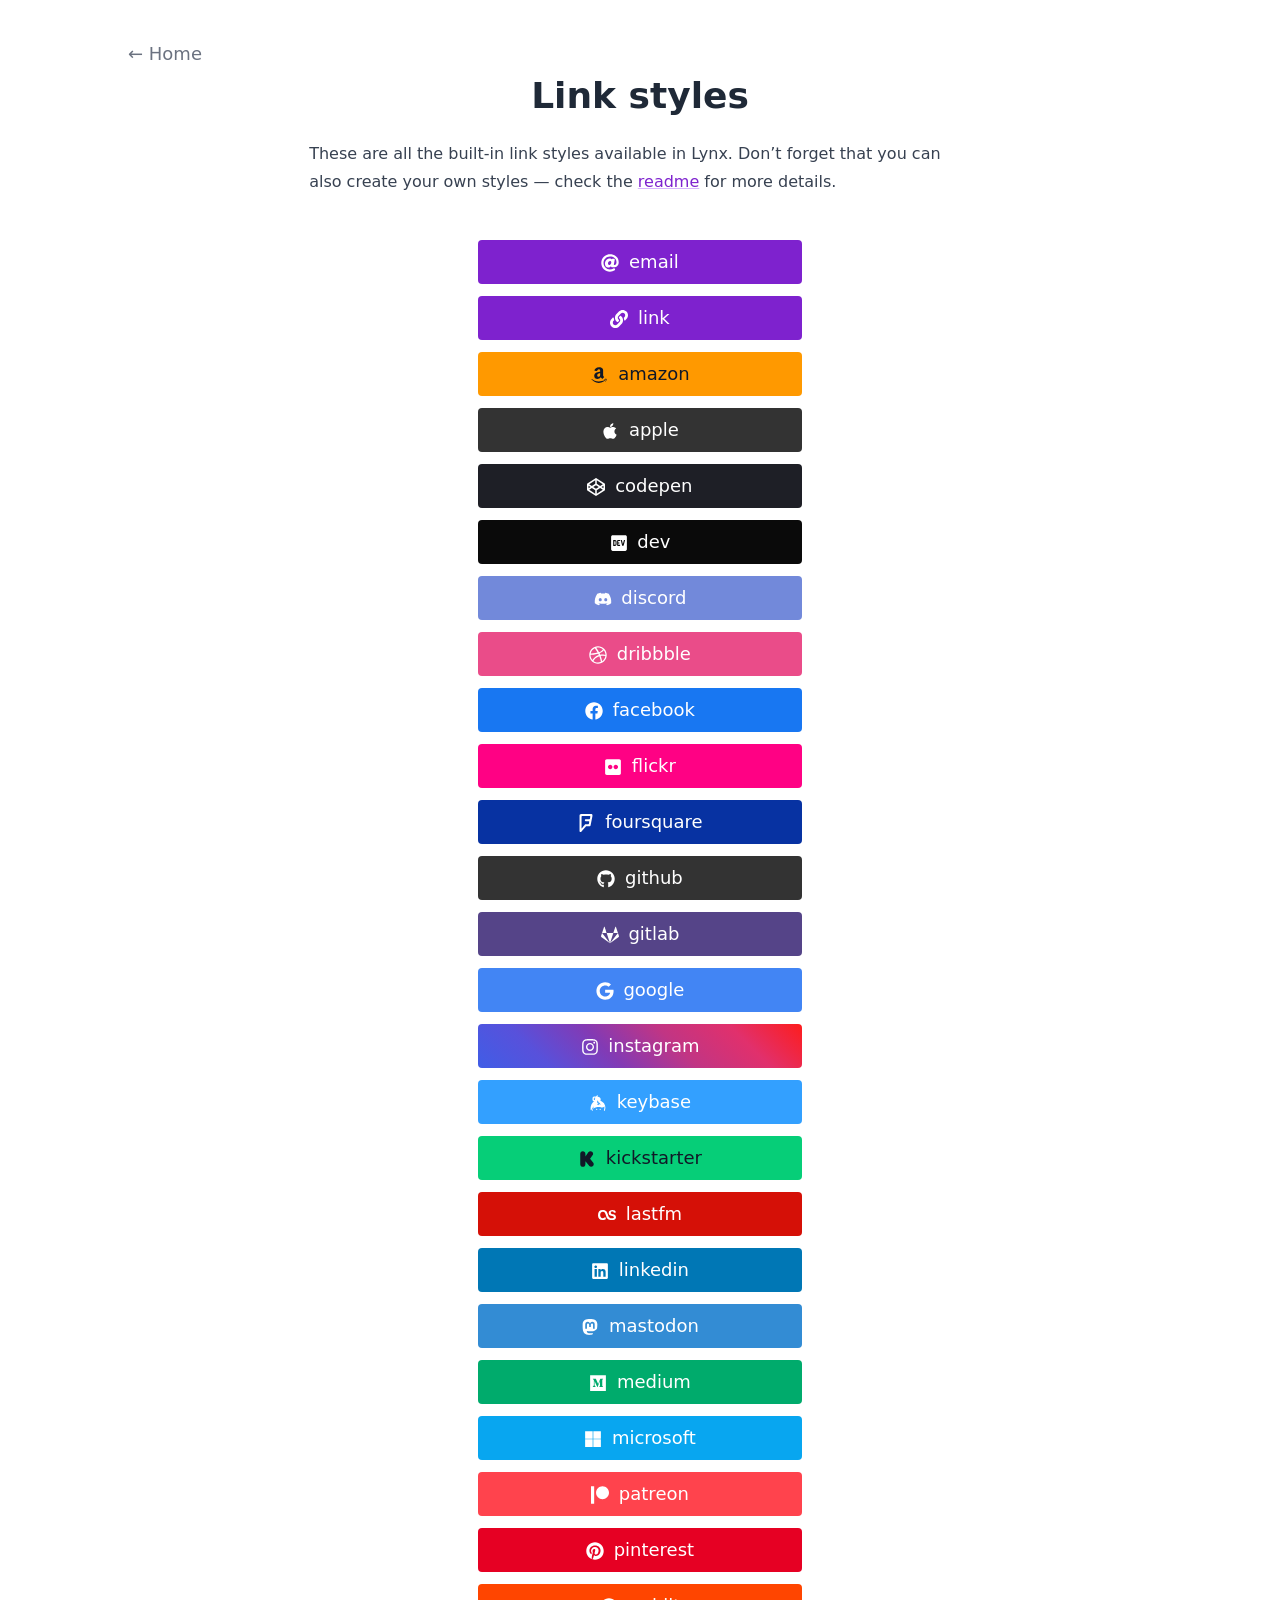
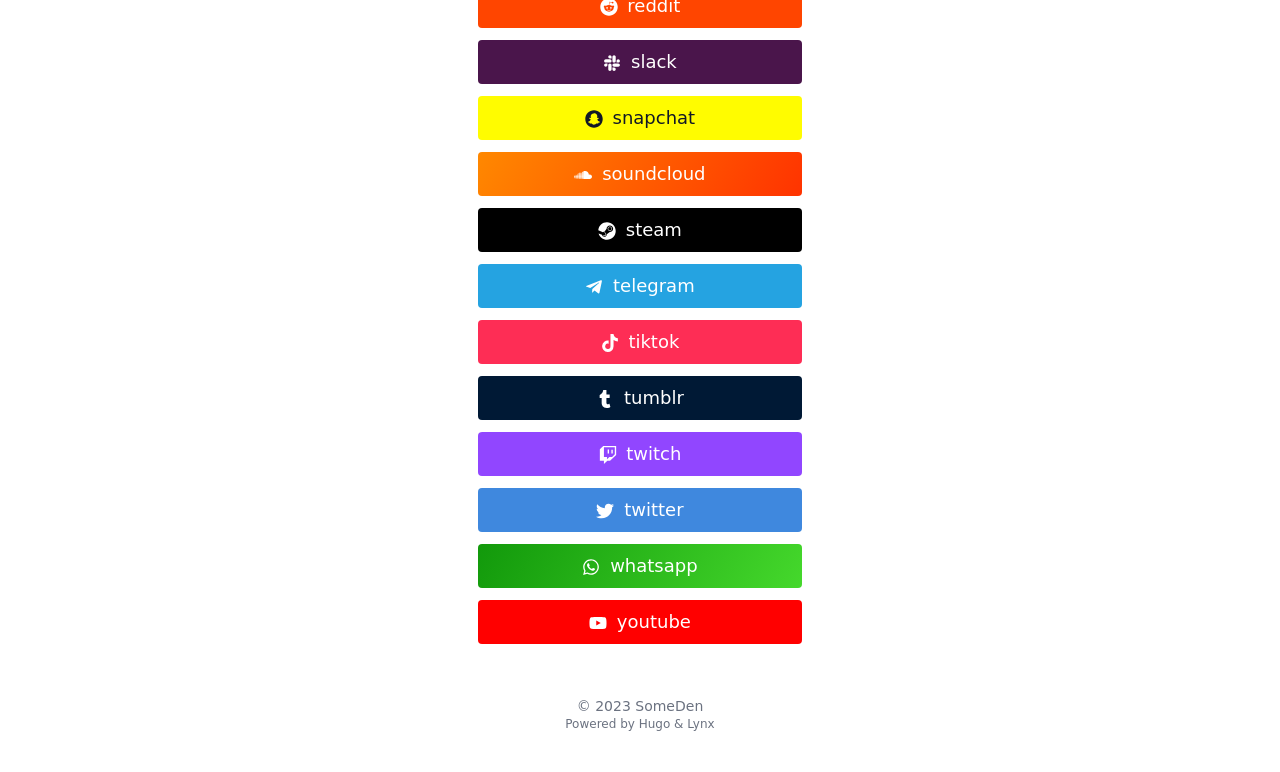
==== commit bd695676: "update" ====
--- a/styles/index.html
+++ b/styles/index.html
@@ -135,6 +135,10 @@
     
       <link href="#ZgotmplZ" rel="me" />
     
+      <link href="#ZgotmplZ" rel="me" />
+    
+      <link href="#ZgotmplZ" rel="me" />
+    
       <link href="https://twitter.com/SomeDen_JOTX" rel="me" />
     
       <link href="https://github.com/SomeDena786" rel="me" />
@@ -721,7 +725,7 @@
     
     <p class="text-sm text-neutral-500 dark:text-neutral-400">
         &copy;
-        2022
+        2023
         SomeDen
     </p>
     
